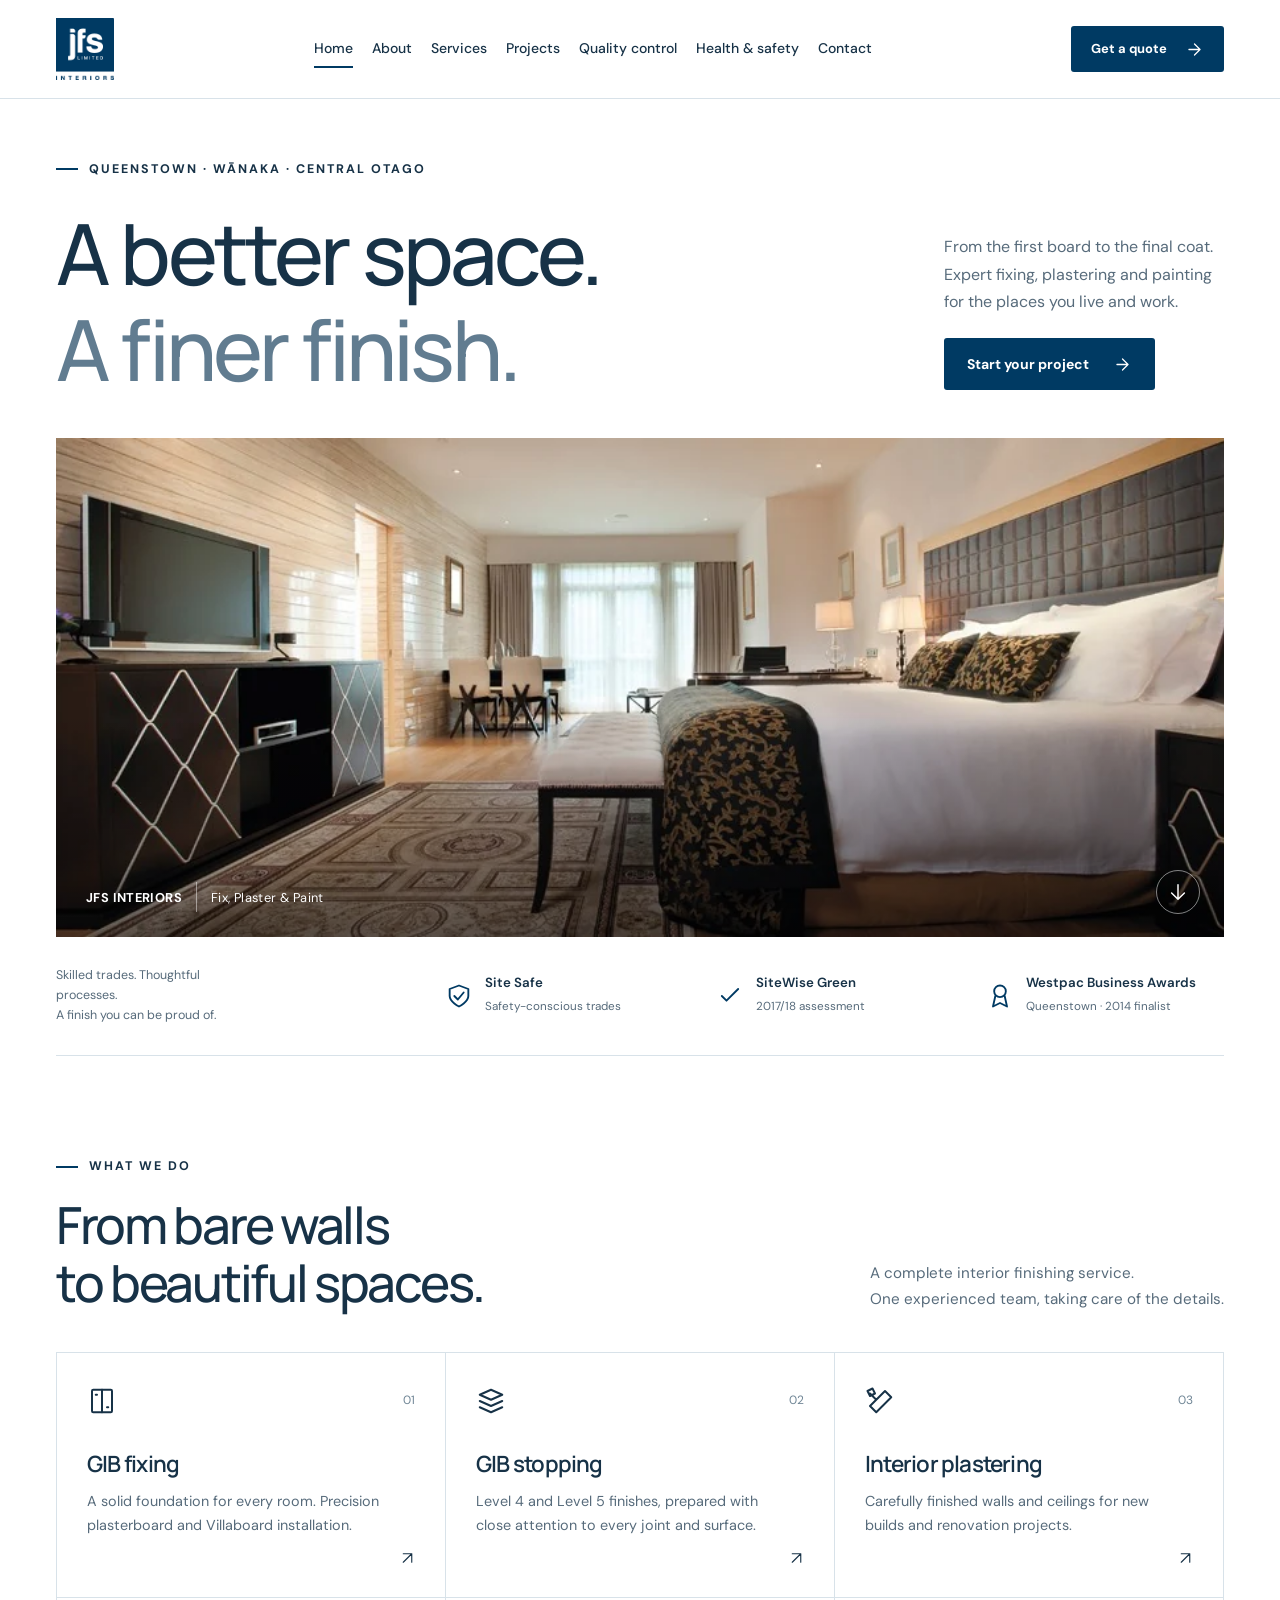
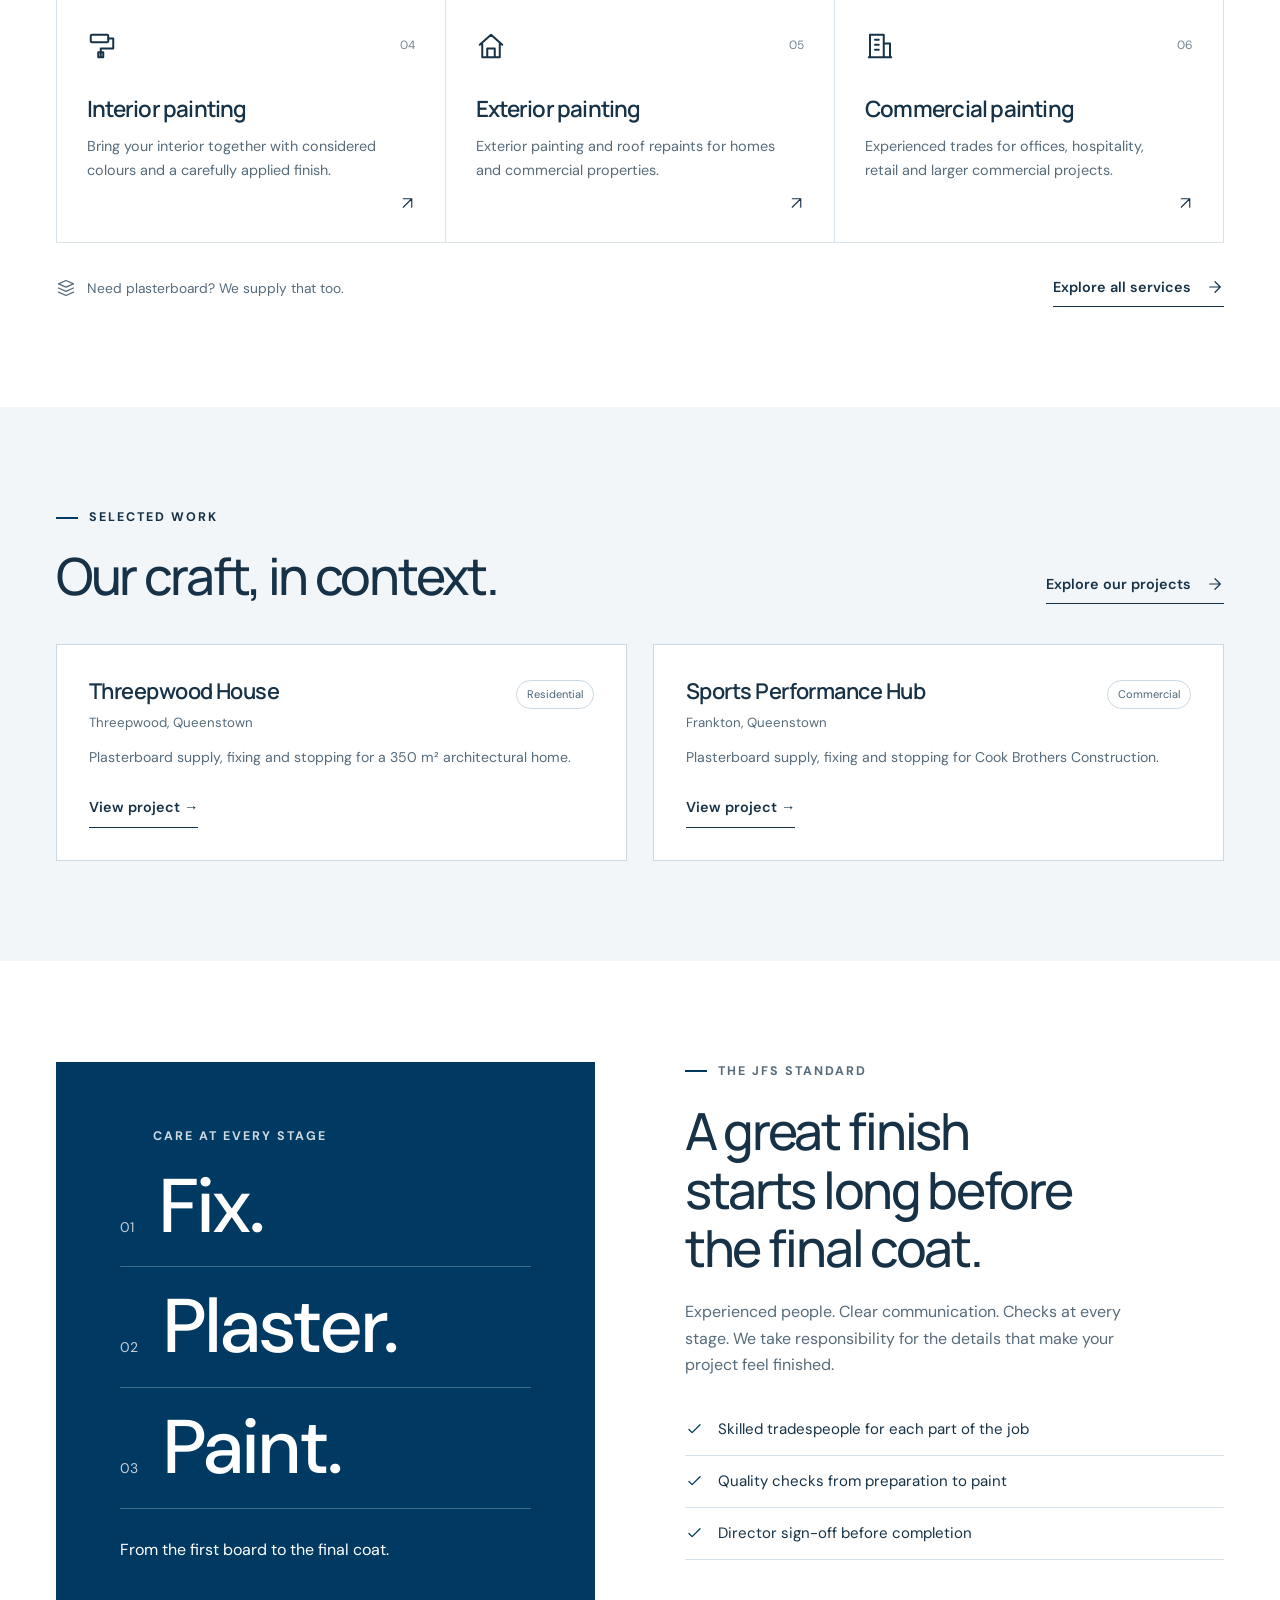
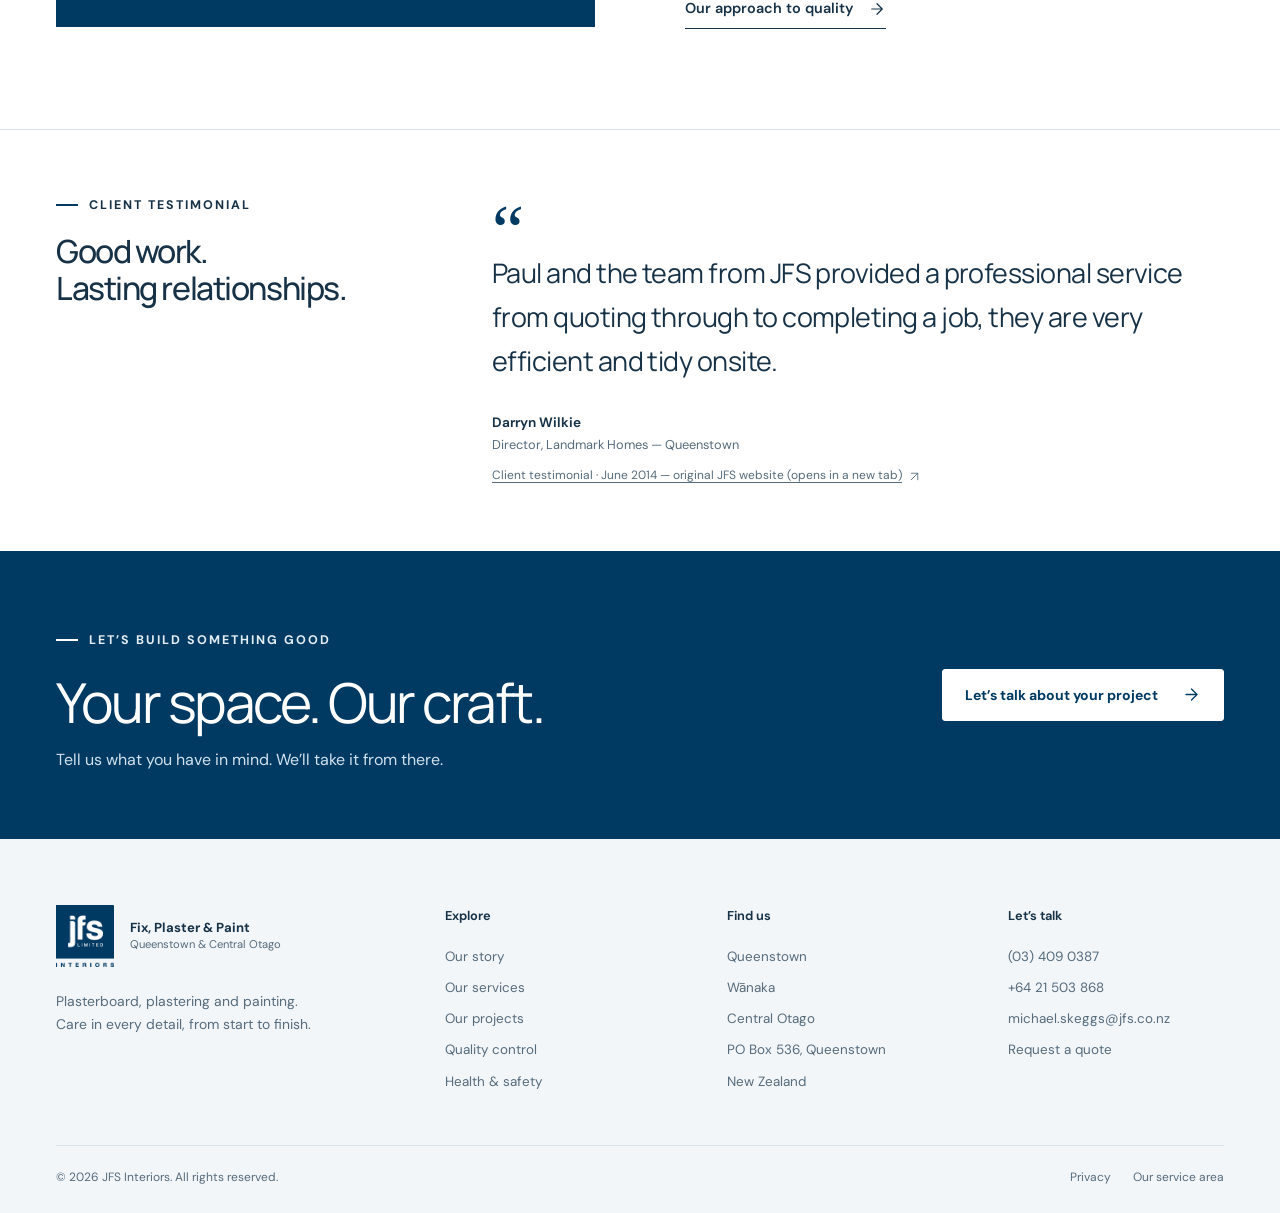
==== index.html @ c5039652 "Publish JFS Interiors interactive prototype" ====
<!DOCTYPE html>
<html lang="en-NZ"><head><meta charset="utf-8"><meta name="viewport" content="width=device-width, initial-scale=1"><meta name="theme-color" content="#003a63">
<title>GIB Fixing, Plastering &amp; Painting in Queenstown | JFS Interiors</title><meta name="description" content="JFS Interiors provides GIB fixing, Level 4 and Level 5 stopping, plastering and painting in Queenstown, Wānaka and Central Otago.">
<meta property="og:type" content="website"><meta property="og:locale" content="en_NZ"><meta property="og:site_name" content="JFS Interiors"><meta property="og:title" content="GIB Fixing, Plastering &amp; Painting in Queenstown | JFS Interiors"><meta property="og:description" content="JFS Interiors provides GIB fixing, Level 4 and Level 5 stopping, plastering and painting in Queenstown, Wānaka and Central Otago.">
<link rel="icon" type="image/svg+xml" href="data:image/svg+xml,%3Csvg%20xmlns%3D%22http%3A//www.w3.org/2000/svg%22%20viewBox%3D%220%200%2064%2064%22%3E%3Crect%20width%3D%2264%22%20height%3D%2264%22%20rx%3D%228%22%20fill%3D%22%23003a63%22/%3E%3Ctext%20x%3D%2232%22%20y%3D%2243%22%20text-anchor%3D%22middle%22%20font-family%3D%22Arial%2Csans-serif%22%20font-size%3D%2237%22%20font-weight%3D%22700%22%20fill%3D%22white%22%3Ejfs%3C/text%3E%3C/svg%3E">
<link rel="stylesheet" href="fonts.css"><link rel="stylesheet" href="styles.css?v=3"><script src="main.js?v=prototype-1" defer></script>

<meta name="robots" content="noindex, nofollow, noarchive"></head>
<body><a class="skip-link" href="#main">Skip to content</a><header class="site-header">
 <div class="container header-inner"><a class="wordmark" href="index.html" aria-label="JFS Interiors home"><img class="brand-logo" src="logo.png" width="136" height="146" alt="JFS Interiors"><span class="brand-description"><strong>Fix, Plaster &amp; Paint</strong><span>Queenstown &amp; Central Otago</span></span></a><nav class="desktop-nav" aria-label="Main navigation"><a href="index.html" aria-current="page">Home</a><a href="about.html">About</a><a href="services.html">Services</a><a href="projects.html">Projects</a><a href="quality-control.html">Quality control</a><a href="health-and-safety.html">Health & safety</a><a href="contact-us.html">Contact</a></nav>
 <a class="button header-cta" href="contact-us.html">Get a quote<svg class="" aria-hidden="true" viewBox="0 0 24 24"><path d="M5 12h14M12 5l7 7-7 7"/></svg></a><button class="menu-toggle" aria-label="Open navigation" aria-expanded="false" aria-controls="mobile-navigation"><svg class="" aria-hidden="true" viewBox="0 0 24 24"><path d="M3 7h18M3 17h18"/></svg></button></div>
 <nav id="mobile-navigation" class="mobile-nav" aria-label="Mobile navigation" hidden><a href="index.html" aria-current="page">Home</a><a href="about.html">About</a><a href="services.html">Services</a><a href="projects.html">Projects</a><a href="quality-control.html">Quality control</a><a href="health-and-safety.html">Health & safety</a><a href="contact-us.html">Contact</a></nav></header><main id="main"><section class="home-hero"><div class="container"><div class="hero-heading"><div><p class="eyebrow">QUEENSTOWN · WĀNAKA · CENTRAL OTAGO</p><h1>A better space.<span>A finer finish.</span></h1></div><div class="hero-aside"><p>From the first board to the final coat. Expert fixing, plastering and painting for the places you live and work.</p><a class="button " href="contact-us.html">Start your project<svg class="" aria-hidden="true" viewBox="0 0 24 24"><path d="M5 12h14M12 5l7 7-7 7"/></svg></a></div></div>
 <div class="hero-media"><img class="" src="hero.webp" srcset="hero-small.webp 680w, hero.webp 900w" sizes="(max-width: 680px) 100vw, 100vw" alt="Finished bedroom with painted walls, a crisp white ceiling and soft natural light, from the JFS Interiors portfolio" width="900" height="378" loading="eager" fetchpriority="high" decoding="async">
 <div class="image-caption"><strong>JFS INTERIORS</strong><span class="caption-line"></span><span>Fix, Plaster &amp; Paint</span></div><a href="#services" class="hero-note" aria-label="Explore our services"><svg class="" aria-hidden="true" viewBox="0 0 24 24"><path d="M12 4v16M5 13l7 7 7-7"/></svg></a></div></div></section><div class="container"><div class="trust-strip"><p class="trust-intro">Skilled trades. Thoughtful processes.<br>A finish you can be proud of.</p>
 <div class="trust-item"><svg class="" aria-hidden="true" viewBox="0 0 24 24"><path d="M12 3 4 6v6c0 5 8 9 8 9s8-4 8-9V6l-8-3Z"/><path d="m8 12 3 3 5-6"/></svg><div><strong>Site Safe</strong><small>Safety-conscious trades</small></div></div>
 <a class="trust-item" href="health-and-safety.html#credentials"><svg class="" aria-hidden="true" viewBox="0 0 24 24"><path d="m5 12 4 4L19 6"/></svg><div><strong>SiteWise Green</strong><small>2017/18 assessment</small></div></a>
 <a class="trust-item" href="about.html#recognition"><svg class="" aria-hidden="true" viewBox="0 0 24 24"><circle cx="12" cy="8" r="5"/><path d="m8 12-2 9 6-3 6 3-2-9"/></svg><div><strong>Westpac Business Awards</strong><small>Queenstown · 2014 finalist</small></div></a>
 </div></div>
 <section class="section" id="services"><div class="container"><div class="section-heading"><div><p class="eyebrow">WHAT WE DO</p><h2>From bare walls<br>to beautiful spaces.</h2></div><p>A complete interior finishing service.<br>One experienced team, taking care of the details.</p></div><div class="service-grid"><a class="service-card" href="services.html#gib-fixing"><div class="service-top"><svg class="" aria-hidden="true" viewBox="0 0 24 24"><rect x="4" y="3" width="16" height="18" rx="1"/><path d="M12 3v18M7 7h1M16 17h1"/></svg><span>01</span></div><h3>GIB fixing</h3><p>A solid foundation for every room. Precision plasterboard and Villaboard installation.</p><svg class="card-arrow" aria-hidden="true" viewBox="0 0 24 24"><path d="M6 18 18 6M6 6h12v12"/></svg></a><a class="service-card" href="services.html#gib-stopping"><div class="service-top"><svg class="" aria-hidden="true" viewBox="0 0 24 24"><path d="m3 7 9-4 9 4-9 4-9-4Zm0 5 9 4 9-4M3 17l9 4 9-4"/></svg><span>02</span></div><h3>GIB stopping</h3><p>Level 4 and Level 5 finishes, prepared with close attention to every joint and surface.</p><svg class="card-arrow" aria-hidden="true" viewBox="0 0 24 24"><path d="M6 18 18 6M6 6h12v12"/></svg></a><a class="service-card" href="services.html#interior-plastering"><div class="service-top"><svg class="" aria-hidden="true" viewBox="0 0 24 24"><path d="m4 16 12-12 5 5L9 21 4 16ZM9 11 4 6M2 4l4-2 2 4-4 2Z"/></svg><span>03</span></div><h3>Interior plastering</h3><p>Carefully finished walls and ceilings for new builds and renovation projects.</p><svg class="card-arrow" aria-hidden="true" viewBox="0 0 24 24"><path d="M6 18 18 6M6 6h12v12"/></svg></a><a class="service-card" href="services.html#interior-painting"><div class="service-top"><svg class="" aria-hidden="true" viewBox="0 0 24 24"><rect x="3" y="3" width="14" height="6" rx="1"/><path d="M17 6h4v8H11v7M9 17h4v4H9z"/></svg><span>04</span></div><h3>Interior painting</h3><p>Bring your interior together with considered colours and a carefully applied finish.</p><svg class="card-arrow" aria-hidden="true" viewBox="0 0 24 24"><path d="M6 18 18 6M6 6h12v12"/></svg></a><a class="service-card" href="services.html#exterior-painting"><div class="service-top"><svg class="" aria-hidden="true" viewBox="0 0 24 24"><path d="m3 11 9-8 9 8M5 10v11h14V10M9 21v-7h6v7"/></svg><span>05</span></div><h3>Exterior painting</h3><p>Exterior painting and roof repaints for homes and commercial properties.</p><svg class="card-arrow" aria-hidden="true" viewBox="0 0 24 24"><path d="M6 18 18 6M6 6h12v12"/></svg></a><a class="service-card" href="services.html#commercial-painting"><div class="service-top"><svg class="" aria-hidden="true" viewBox="0 0 24 24"><path d="M4 21V3h11v18M15 10h5v11M8 7h3M8 11h3M8 15h3M3 21h18"/></svg><span>06</span></div><h3>Commercial painting</h3><p>Experienced trades for offices, hospitality, retail and larger commercial projects.</p><svg class="card-arrow" aria-hidden="true" viewBox="0 0 24 24"><path d="M6 18 18 6M6 6h12v12"/></svg></a></div><div class="supply-note"><p><svg class="" aria-hidden="true" viewBox="0 0 24 24"><path d="m3 7 9-4 9 4-9 4-9-4Zm0 5 9 4 9-4M3 17l9 4 9-4"/></svg>Need plasterboard? We supply that too.</p><a class="text-link" href="services.html">Explore all services<svg class="" aria-hidden="true" viewBox="0 0 24 24"><path d="M5 12h14M12 5l7 7-7 7"/></svg></a></div></div></section>
 <section class="section soft-section"><div class="container"><div class="section-heading"><div><p class="eyebrow">SELECTED WORK</p><h2>Our craft, in context.</h2></div><a class="text-link" href="projects.html">Explore our projects<svg class="" aria-hidden="true" viewBox="0 0 24 24"><path d="M5 12h14M12 5l7 7-7 7"/></svg></a></div>
 <div class="project-grid project-summary-grid"><article class="project-card" id="threepwood">
 <div class="project-label"><div><h3>Threepwood House</h3><p class="project-place">Threepwood, Queenstown</p></div><span class="tag">Residential</span></div>
 <p class="project-description">Plasterboard supply, fixing and stopping for a 350 m² architectural home.</p><a class="text-link" href="projects.html#threepwood">View project →</a></article><article class="project-card" id="sports-hub">
 <div class="project-label"><div><h3>Sports Performance Hub</h3><p class="project-place">Frankton, Queenstown</p></div><span class="tag">Commercial</span></div>
 <p class="project-description">Plasterboard supply, fixing and stopping for Cook Brothers Construction.</p><a class="text-link" href="projects.html#sports-hub">View project →</a></article></div></div></section>
 <section class="section"><div class="container quality-feature"><div class="craft-panel"><p class="eyebrow">CARE AT EVERY STAGE</p><div class="craft-step"><span>01</span><strong>Fix.</strong></div><div class="craft-step"><span>02</span><strong>Plaster.</strong></div><div class="craft-step"><span>03</span><strong>Paint.</strong></div><p>From the first board to the final coat.</p></div>
 <div class="quality-copy"><p class="eyebrow">THE JFS STANDARD</p><h2>A great finish<br>starts long before<br>the final coat.</h2><p>Experienced people. Clear communication. Checks at every stage. We take responsibility for the details that make your project feel finished.</p>
 <ul class="quality-checks"><li><svg class="" aria-hidden="true" viewBox="0 0 24 24"><path d="m5 12 4 4L19 6"/></svg>Skilled tradespeople for each part of the job</li><li><svg class="" aria-hidden="true" viewBox="0 0 24 24"><path d="m5 12 4 4L19 6"/></svg>Quality checks from preparation to paint</li><li><svg class="" aria-hidden="true" viewBox="0 0 24 24"><path d="m5 12 4 4L19 6"/></svg>Director sign-off before completion</li></ul><a class="text-link" href="quality-control.html">Our approach to quality<svg class="" aria-hidden="true" viewBox="0 0 24 24"><path d="M5 12h14M12 5l7 7-7 7"/></svg></a></div></div></section>
 <section class="testimonial-section"><div class="container testimonial-inner"><div><p class="eyebrow">CLIENT TESTIMONIAL</p><h2>Good work.<br>Lasting relationships.</h2></div>
 <div class="testimonial-content"><span class="quote-mark" aria-hidden="true">“</span><blockquote>Paul and the team from JFS provided a professional service from quoting through to completing a job, they are very efficient and tidy onsite.</blockquote>
 <div class="quote-author"><strong>Darryn Wilkie</strong><span>Director, Landmark Homes — Queenstown</span><a href="https://www.jfs.co.nz/projects/jacks-point-showhome-for-landmark-homes/" target="_blank" rel="noopener noreferrer">Client testimonial · June 2014 — original JFS website (opens in a new tab) <svg class="" aria-hidden="true" viewBox="0 0 24 24"><path d="M6 18 18 6M6 6h12v12"/></svg></a></div></div></div></section><section class="cta-band"><div class="container cta-inner"><div><p class="eyebrow">LET’S BUILD SOMETHING GOOD</p><h2>Your space. Our craft.</h2><p>Tell us what you have in mind. We’ll take it from there.</p></div><a class="button " href="contact-us.html">Let’s talk about your project<svg class="" aria-hidden="true" viewBox="0 0 24 24"><path d="M5 12h14M12 5l7 7-7 7"/></svg></a></div></section></main><footer class="site-footer"><div class="container"><div class="footer-grid">
 <div class="footer-brand"><a class="wordmark" href="index.html" aria-label="JFS Interiors home"><img class="brand-logo" src="logo.png" width="136" height="146" alt="JFS Interiors"><span class="brand-description"><strong>Fix, Plaster &amp; Paint</strong><span>Queenstown &amp; Central Otago</span></span></a><p>Plasterboard, plastering and painting.<br>Care in every detail, from start to finish.</p></div>
 <div><p class="footer-title">Explore</p><ul class="footer-list"><li><a href="about.html">Our story</a></li><li><a href="services.html">Our services</a></li><li><a href="projects.html">Our projects</a></li><li><a href="quality-control.html">Quality control</a></li><li><a href="health-and-safety.html">Health &amp; safety</a></li></ul></div>
 <div><p class="footer-title">Find us</p><ul class="footer-list"><li>Queenstown</li><li>Wānaka</li><li>Central Otago</li><li>PO Box 536, Queenstown</li><li>New Zealand</li></ul></div>
 <div><p class="footer-title">Let’s talk</p><ul class="footer-list"><li><a href="tel:+6434090387">(03) 409 0387</a></li><li><a href="tel:+6421503868">+64 21 503 868</a></li><li><a class="email-link" href="mailto:michael.skeggs@jfs.co.nz">michael.skeggs@jfs.co.nz</a></li><li><a href="contact-us.html">Request a quote</a></li></ul></div>
 </div><div class="footer-bottom"><p>© 2026 JFS Interiors. All rights reserved.</p><nav aria-label="Footer information"><a href="contact-us.html#privacy">Privacy</a><a href="contact-us.html#service-area">Our service area</a></nav></div></div></footer>
 <div class="mobile-contact" aria-label="Quick contact"><a class="button " href="contact-us.html">Get a quote<svg class="" aria-hidden="true" viewBox="0 0 24 24"><path d="M5 12h14M12 5l7 7-7 7"/></svg></a></div></body></html>
---- fonts.css ----
@font-face {
  font-family: 'DM Sans';
  font-style: normal;
  font-weight: 400 700;
  font-display: swap;
  src: url(./local-0.woff2) format('woff2');
  unicode-range: U+0100-02BA, U+02BD-02C5, U+02C7-02CC, U+02CE-02D7, U+02DD-02FF, U+0304, U+0308, U+0329, U+1D00-1DBF, U+1E00-1E9F, U+1EF2-1EFF, U+2020, U+20A0-20AB, U+20AD-20C0, U+2113, U+2C60-2C7F, U+A720-A7FF;
}
@font-face {
  font-family: 'DM Sans';
  font-style: normal;
  font-weight: 400 700;
  font-display: swap;
  src: url(./local-1.woff2) format('woff2');
  unicode-range: U+0000-00FF, U+0131, U+0152-0153, U+02BB-02BC, U+02C6, U+02DA, U+02DC, U+0304, U+0308, U+0329, U+2000-206F, U+20AC, U+2122, U+2191, U+2193, U+2212, U+2215, U+FEFF, U+FFFD;
}
@font-face {
  font-family: 'Manrope';
  font-style: normal;
  font-weight: 400 800;
  font-display: swap;
  src: url(./local-2.woff2) format('woff2');
  unicode-range: U+0100-02BA, U+02BD-02C5, U+02C7-02CC, U+02CE-02D7, U+02DD-02FF, U+0304, U+0308, U+0329, U+1D00-1DBF, U+1E00-1E9F, U+1EF2-1EFF, U+2020, U+20A0-20AB, U+20AD-20C0, U+2113, U+2C60-2C7F, U+A720-A7FF;
}
@font-face {
  font-family: 'Manrope';
  font-style: normal;
  font-weight: 400 800;
  font-display: swap;
  src: url(./local-3.woff2) format('woff2');
  unicode-range: U+0000-00FF, U+0131, U+0152-0153, U+02BB-02BC, U+02C6, U+02DA, U+02DC, U+0304, U+0308, U+0329, U+2000-206F, U+20AC, U+2122, U+2191, U+2193, U+2212, U+2215, U+FEFF, U+FFFD;
}
---- styles.css ----
:root{--ink:#173247;--muted:#576b7b;--paper:#fff;--soft:#f2f6f9;--line:#d8e2e9;--accent:#003a63;--accent-dark:#003a63;--dark:#003a63;--radius:3px;--font:'DM Sans',Arial,sans-serif;--display:'Manrope',Arial,sans-serif;--width:1360px}
*{box-sizing:border-box}html{scroll-behavior:smooth;scroll-padding-top:120px}body{margin:0;background:var(--paper);color:var(--ink);font-family:var(--font);font-size:16px;line-height:1.65}a{color:inherit;text-decoration:none}button,input,select,textarea{font:inherit}button,a,input,select,textarea{-webkit-tap-highlight-color:transparent}button{cursor:pointer}img{display:block;max-width:100%;height:auto}svg{display:block;width:22px;height:22px;fill:none;stroke:currentColor;stroke-width:1.6;stroke-linecap:round;stroke-linejoin:round}h1,h2,h3,p{margin:0}h1,h2,h3{font-family:var(--display);line-height:1.14;letter-spacing:-.045em}h1{font-size:clamp(3rem,6.6vw,6.4rem);font-weight:500}h2{font-size:clamp(2.2rem,4vw,3.5rem);font-weight:500}h3{font-size:1.45rem;font-weight:600}p+p{margin-top:1rem}a:focus-visible,button:focus-visible,input:focus-visible,select:focus-visible,textarea:focus-visible,summary:focus-visible{outline:3px solid var(--accent);outline-offset:5px}[hidden]{display:none!important}::selection{background:#cee3f1;color:var(--ink)}.container{width:calc(100% - 112px);max-width:var(--width);margin-inline:auto}.section{padding:100px 0}.eyebrow{font-size:.78rem;font-weight:700;letter-spacing:.16em;text-transform:uppercase;display:flex;align-items:center;gap:11px}.eyebrow:before{content:'';width:22px;height:2px;background:var(--accent);flex-shrink:0}.muted{color:var(--muted)}.skip-link{position:fixed;left:20px;top:-80px;background:var(--ink);color:#fff;padding:12px 20px;z-index:100}.skip-link:focus{top:16px}.button{display:inline-flex;justify-content:center;align-items:center;gap:24px;padding:15px 22px;border:1px solid transparent;background:var(--accent);color:#ffffff;font-size:.875rem;font-weight:700;line-height:1.45;border-radius:var(--radius);min-height:52px;transition:background .2s,transform .2s}.button:hover{background:#075583;transform:translateY(-2px)}.button svg{width:19px;height:19px}.button-dark{background:var(--ink);color:white}.button-dark:hover{background:#075583}.button-outline{background:transparent;border-color:var(--line);color:var(--ink)}.button-outline:hover{background:var(--soft)}.text-link{display:inline-flex;gap:15px;align-items:center;font-size:.9rem;font-weight:600;padding-block:7px;border-bottom:1px solid currentColor}.text-link svg{width:18px;height:18px}.site-header{position:sticky;top:0;z-index:40;border-bottom:1px solid var(--line);background:rgba(255,255,255,.97);backdrop-filter:blur(14px)}.header-inner{height:98px;display:flex;align-items:center;justify-content:space-between;gap:30px}.wordmark{display:flex;align-items:center;gap:12px;flex-shrink:0}.brand-initials{font-family:Arial,sans-serif;font-size:2.8rem;font-weight:900;letter-spacing:-.12em;line-height:1;padding-right:6px}.brand-description{display:flex;flex-direction:column;border-left:1px solid var(--line);padding-left:13px;line-height:1.35}.brand-description strong{font-size:1rem;font-weight:700;letter-spacing:.01em}.brand-description span{font-size:.7rem;color:var(--muted)}.desktop-nav{display:flex;align-items:center;gap:24px}.desktop-nav a{font-size:.82rem;font-weight:500;position:relative;padding-block:13px;white-space:nowrap}.desktop-nav a:after{content:'';position:absolute;left:0;bottom:6px;width:0;height:2px;background:var(--accent);transition:width .2s}.desktop-nav a:hover:after,.desktop-nav a[aria-current=page]:after{width:100%}.header-cta{padding:12px 19px;min-height:46px;gap:18px;white-space:nowrap}.menu-toggle{display:none;background:transparent;border:1px solid var(--line);border-radius:3px;padding:10px}.mobile-nav{background:white;border-top:1px solid var(--line);padding:12px 24px 24px}.mobile-nav a{display:flex;padding:11px 0;border-bottom:1px solid var(--line)}.mobile-nav a[aria-current=page]{color:var(--accent-dark)}
.home-hero{padding:60px 0 0}.hero-heading{display:flex;justify-content:space-between;align-items:flex-end;gap:60px;padding-bottom:41px}.hero-heading .eyebrow{margin-bottom:25px}.hero-heading h1{max-width:850px}.hero-heading h1 span{display:block;color:#617c90}.hero-aside{max-width:280px;padding-bottom:7px;flex-shrink:0}.hero-aside p{font-size:1rem;line-height:1.7;color:var(--muted);margin-bottom:23px}.hero-media{position:relative;height:clamp(380px,39vw,570px);overflow:hidden;background:var(--soft)}.hero-media>img{width:100%;height:100%;object-fit:cover;object-position:center 57%}.hero-media:after{content:'';position:absolute;inset:55% 0 0;background:linear-gradient(transparent,rgba(0,0,0,.46));pointer-events:none}.image-caption{position:absolute;left:30px;bottom:25px;z-index:1;color:#fff;display:flex;align-items:center;gap:14px;font-size:.8rem;letter-spacing:.03em}.image-caption .caption-line{height:30px;width:1px;background:rgba(255,255,255,.45)}.hero-note{position:absolute;right:24px;bottom:23px;z-index:1;border:1px solid rgba(255,255,255,.5);width:44px;height:44px;border-radius:100%;display:grid;place-items:center;color:white}.trust-strip{display:grid;grid-template-columns:1.5fr 1fr 1fr 1fr;gap:32px;align-items:center;padding:29px 0;border-bottom:1px solid var(--line)}.trust-intro{font-size:.78rem;color:var(--muted);max-width:200px;line-height:1.6}.trust-item{display:flex;align-items:center;gap:12px}.trust-item svg{width:28px;height:28px;color:#003a63;flex-shrink:0}.trust-item strong{display:block;font-size:.83rem;font-weight:600;line-height:1.4}.trust-item small{font-size:.73rem;color:var(--muted)}.section-heading{display:flex;justify-content:space-between;align-items:flex-end;gap:35px;margin-bottom:40px}.section-heading .eyebrow{margin-bottom:18px}.section-heading h2{max-width:720px}.section-heading>p{max-width:370px;color:var(--muted);font-size:.95rem}.service-grid{display:grid;grid-template-columns:repeat(3,1fr);border-top:1px solid var(--line);border-left:1px solid var(--line)}.service-card{position:relative;padding:33px 30px 29px;min-height:245px;border-right:1px solid var(--line);border-bottom:1px solid var(--line);transition:background .2s}.service-card:hover{background:var(--soft)}.service-top{display:flex;align-items:center;justify-content:space-between;margin-bottom:35px}.service-top svg{width:30px;height:30px}.service-top span{color:#6f8595;font-size:.75rem}.service-card h3{font-size:1.4rem;letter-spacing:-.035em;margin-bottom:14px}.service-card p{font-size:.9rem;line-height:1.65;color:var(--muted);max-width:320px}.service-card .card-arrow{position:absolute;right:29px;bottom:28px;width:17px}.service-card p{padding-right:21px}.soft-section{background:var(--soft)}.project-grid{display:grid;grid-template-columns:repeat(2,minmax(0,1fr));gap:44px 26px}.project-card .project-image{overflow:hidden;background:#d8e2e9;position:relative;aspect-ratio:1.43}.project-card img{width:100%;height:100%;object-fit:cover;transition:transform .55s}.project-card:hover img{transform:scale(1.035)}.project-card .open-project{position:absolute;right:18px;bottom:18px;border:0;background:white;color:var(--ink);width:43px;height:43px;border-radius:50%;display:grid;place-items:center}.project-card .project-label{display:flex;justify-content:space-between;gap:20px;margin-top:19px}.project-card h3{font-size:1.36rem;line-height:1.35;letter-spacing:-.025em}.project-card .project-place{font-size:.83rem;color:var(--muted);margin-top:5px}.project-card .tag{height:fit-content;flex-shrink:0;color:#4b6578;font-size:.69rem;border:1px solid #cad9e3;border-radius:30px;padding:4px 10px;margin-top:3px}.project-card .project-description{font-size:.88rem;color:var(--muted);margin-top:12px;max-width:540px}.quality-feature{display:grid;grid-template-columns:1fr 1fr;gap:90px;align-items:center}.quality-photo{height:540px;object-fit:cover;width:100%}.quality-copy .eyebrow{margin-bottom:20px}.quality-copy h2{margin-bottom:23px}.quality-copy>p{color:var(--muted);max-width:470px}.quality-checks{list-style:none;padding:0;margin:26px 0 30px}.quality-checks li{display:flex;gap:14px;align-items:center;padding:13px 0;border-bottom:1px solid var(--line);font-size:.94rem}.quality-checks svg{width:19px;height:19px;color:var(--accent-dark)}.testimonial-section{border-top:1px solid var(--line);padding:65px 0}.testimonial-inner{display:grid;grid-template-columns:1fr 2fr;gap:70px;align-items:start}.testimonial-inner h2{font-size:2rem;margin-top:18px}.testimonial-content>p{font-size:1.15rem;color:var(--muted);max-width:630px}.testimonial-content .text-link{margin-top:24px}.cta-band{background:var(--dark);color:white;padding:65px 0}.cta-inner{display:flex;align-items:center;justify-content:space-between;gap:50px}.cta-inner .eyebrow{color:#e3eef5;margin-bottom:20px}.cta-inner h2{font-size:clamp(2.2rem,4.3vw,4rem);font-weight:400}.cta-inner p{color:#d0e2ef;margin-top:14px}.site-footer{padding:66px 0 26px;background:#f2f6f9}.footer-grid{display:grid;grid-template-columns:1.5fr 1fr 1fr 1fr;gap:65px}.footer-brand p{font-size:.87rem;color:var(--muted);max-width:260px;margin-top:23px}.footer-title{font-size:.8rem;font-weight:650;margin-bottom:20px}.footer-list{list-style:none;padding:0;margin:0;display:grid;gap:9px;color:var(--muted);font-size:.84rem}.footer-list a:hover{color:var(--accent-dark)}.footer-bottom{border-top:1px solid var(--line);margin-top:52px;padding-top:22px;display:flex;justify-content:space-between;gap:20px;color:var(--muted);font-size:.75rem}.footer-bottom nav{display:flex;gap:22px}.mobile-contact{display:none}
@media(min-width:1550px){.hero-heading h1{font-size:6.2rem}}@media(max-width:1250px){.container{width:calc(100% - 72px)}.desktop-nav{gap:17px}.desktop-nav a{font-size:.76rem}.header-inner{gap:18px}.brand-description{display:none}.hero-heading{gap:35px}.hero-aside{max-width:240px}.quality-feature{gap:55px}.footer-grid{gap:35px}}
@media(max-width:960px){.container{width:calc(100% - 48px)}.desktop-nav{display:none}.brand-description{display:flex}.menu-toggle{display:block}.header-inner{height:82px}.header-cta{margin-left:auto}.home-hero{padding-top:43px}.hero-heading{align-items:flex-start;gap:30px}.hero-heading h1{font-size:clamp(3.2rem,7.5vw,5.3rem)}.hero-aside{max-width:230px;padding-top:52px}.trust-strip{gap:20px}.trust-intro{display:none}.trust-strip{grid-template-columns:repeat(3,1fr)}.section{padding:74px 0}.service-card{padding:27px 23px}.quality-feature{gap:40px}.quality-photo{height:490px}.footer-grid{grid-template-columns:1.5fr 1fr;gap:35px 60px}.testimonial-inner{gap:40px}.project-card .tag{display:none}.cta-inner{gap:25px}.cta-inner .button{flex-shrink:0}}
@media(max-width:680px){.container{width:calc(100% - 40px)}.header-inner{height:76px;gap:10px}.brand-initials{font-size:2.35rem}.brand-description{padding-left:9px}.brand-description strong{font-size:.85rem}.brand-description span{font-size:.62rem}.header-cta{font-size:.72rem;min-height:41px;padding:10px 12px;gap:0}.header-cta svg{display:none}.menu-toggle{padding:9px}.menu-toggle svg{width:20px;height:20px}.home-hero{padding-top:34px}.hero-heading{display:block;padding-bottom:27px}.hero-heading .eyebrow{font-size:.65rem;margin-bottom:19px;letter-spacing:.1em}.hero-heading h1{font-size:clamp(2.65rem,10.6vw,4.5rem);line-height:1.1}.hero-aside{max-width:none;padding-top:21px;display:block}.hero-aside p{font-size:.94rem;max-width:390px;margin-bottom:19px}.hero-aside .button{min-height:48px;padding:13px 19px}.hero-media{height:350px;margin-inline:-20px}.image-caption{left:20px;bottom:20px;font-size:.7rem}.hero-note{right:20px;bottom:17px;width:36px;height:36px}.trust-strip{grid-template-columns:1fr;gap:19px;padding:26px 0}.trust-item{gap:14px}.trust-item>div{display:flex;align-items:baseline;gap:9px;flex-wrap:wrap}.trust-item svg{width:23px;height:23px}.trust-item strong{font-size:.8rem}.trust-item small{font-size:.73rem}.section{padding:58px 0}.section-heading{display:block;margin-bottom:29px}.section-heading .eyebrow{margin-bottom:15px}.section-heading h2{font-size:2.3rem}.section-heading>p{margin-top:20px}.section-heading>.text-link{margin-top:23px}.service-grid{grid-template-columns:1fr}.service-card{min-height:auto;padding:23px 23px 26px}.service-top{margin-bottom:21px}.service-top svg{width:26px;height:26px}.service-card h3{font-size:1.32rem}.service-card p{max-width:none}.project-grid{grid-template-columns:1fr;gap:32px}.project-card .project-label{margin-top:14px}.project-card h3{font-size:1.25rem}.quality-feature{grid-template-columns:1fr;gap:34px}.quality-photo{height:360px}.quality-copy h2{font-size:2.35rem}.quality-copy>p{font-size:.95rem}.testimonial-section{padding:48px 0}.testimonial-inner{grid-template-columns:1fr;gap:25px}.testimonial-content>p{font-size:1rem}.cta-band{padding:48px 0}.cta-inner{display:block}.cta-inner .button{margin-top:28px}.cta-inner h2{font-size:2.55rem;max-width:350px}.cta-inner p{font-size:.93rem}.site-footer{padding:43px 0 89px}.footer-grid{grid-template-columns:1fr 1fr;gap:36px 22px}.footer-brand{grid-column:1/-1}.footer-brand p{max-width:340px}.footer-grid>div:last-child{grid-column:1/-1}.footer-bottom{margin-top:33px;font-size:.72rem;flex-direction:column;gap:12px}.footer-bottom nav{gap:20px}.mobile-contact{display:flex;position:fixed;bottom:0;left:0;right:0;z-index:35;background:#fff;border-top:1px solid var(--line);padding:10px 18px max(10px,env(safe-area-inset-bottom));gap:12px;box-shadow:0 -5px 24px #00000008}.mobile-contact>a{flex:1;min-height:43px;font-size:.8rem;padding:9px 13px}.mobile-contact .button-outline{gap:9px}.eyebrow{font-size:.72rem}}
@media(prefers-reduced-motion:reduce){html{scroll-behavior:auto}*,*:before,*:after{transition:none!important;animation:none!important}}

/* Shared page layouts */
:root{--brand:#003a63}
.supplier-logos{display:flex;flex-wrap:wrap;align-items:center;justify-content:flex-end;gap:20px 48px;list-style:none;margin:0;padding:0}
.supplier-logos li{display:block;padding:8px 12px;font-family:var(--display);font-size:1.55rem;font-weight:700;letter-spacing:-.045em;color:#003a63}
.form-trap{position:absolute;left:-10000px;width:1px;height:1px;overflow:hidden}
.form-note a{text-decoration:underline;text-underline-offset:3px}
.button:disabled{opacity:.6;cursor:wait;transform:none}
.form-status[data-state=error]{border-color:#b53426}
.form-status[data-state=success]{border-color:#31764b}
@media(max-width:680px){.supplier-logos{justify-content:flex-start;gap:14px 25px;margin-top:20px}.supplier-logos li{font-size:1.35rem;padding:5px 0}}
.brand-logo{width:58px;height:auto;flex-shrink:0}.wordmark .brand-description{border:0;padding-left:4px}.wordmark .brand-description strong{font-size:.82rem;letter-spacing:0}.wordmark .brand-description span{font-size:.7rem}.desktop-nav{gap:21px}.desktop-nav a{font-size:.875rem}.header-inner{gap:22px}.email-link{overflow-wrap:anywhere}.supply-note{display:flex;align-items:center;justify-content:space-between;gap:24px;margin-top:26px}.supply-note p{display:flex;gap:11px;align-items:center;font-size:.86rem;color:var(--muted)}.supply-note p svg{width:20px;height:20px}.quote-mark{display:block;font-family:Georgia,serif;font-size:4.5rem;height:56px;line-height:1;color:var(--accent)}.testimonial-content blockquote{padding:0;margin:0;max-width:800px;font-family:var(--display);font-size:clamp(1.25rem,2.1vw,1.8rem);line-height:1.65;letter-spacing:-.02em;font-weight:400}.quote-author{display:flex;flex-direction:column;font-size:.85rem;margin-top:28px}.quote-author strong{font-weight:650}.quote-author>span{color:var(--muted);font-size:.8rem}.quote-author>a{display:flex;align-items:center;gap:6px;margin-top:11px;color:var(--muted);font-size:.75rem;text-decoration:underline;text-underline-offset:3px}.quote-author svg{width:13px;height:13px}.page-hero{padding:65px 0 62px}.page-heading{display:grid;grid-template-columns:1.6fr 1fr;gap:90px;align-items:end;margin-top:26px}.page-heading h1{font-size:clamp(3rem,5.6vw,5.3rem)}.page-heading>p{max-width:430px;font-size:1rem;color:var(--muted);padding-bottom:5px}.section-topless{padding-top:0}.story-grid{display:grid;grid-template-columns:1.2fr 1fr;gap:75px;align-items:center}.story-image{height:430px;width:100%;object-fit:cover;object-position:center}.story-copy h2{font-size:2.6rem;margin-bottom:25px}.story-copy p{color:var(--muted)}.story-copy .text-link{margin-top:24px}.team-grid{display:grid;grid-template-columns:1fr 1fr;gap:50px}.team-card{display:grid;grid-template-columns:145px 1fr;gap:28px;align-items:start}.team-photo{width:145px;height:176px;object-fit:cover;object-position:top;background:#ddd}.team-card .eyebrow{font-size:.65rem;letter-spacing:.08em;line-height:1.6;display:block;margin-bottom:12px}.team-card .eyebrow:before{display:none}.team-card h3{font-size:1.6rem;margin-bottom:17px}.team-card p:not(.eyebrow){font-size:.92rem;color:var(--muted)}.team-card .text-link{font-size:.82rem;margin-top:19px}.value-grid{display:grid;grid-template-columns:repeat(3,1fr);gap:50px}.value-grid>article{border-top:1px solid var(--line);padding-top:25px}.value-grid span{font-size:.8rem;color:var(--muted)}.value-grid h3{margin-top:29px;margin-bottom:14px}.value-grid p{font-size:.95rem;color:var(--muted)}.recognition{margin-top:70px;padding:32px;background:var(--soft);display:flex;align-items:center;gap:40px;flex-wrap:wrap}.recognition>div{display:flex;align-items:center;gap:14px}.recognition h3{font-size:1.25rem}.recognition p{font-size:.86rem;color:var(--muted);margin:0;max-width:220px}.recognition .text-link{font-size:.82rem}.service-layout{display:grid;grid-template-columns:270px 1fr;gap:95px}.service-index{position:sticky;top:129px;align-self:start;padding-top:23px;border-top:1px solid var(--line)}.service-index .eyebrow{margin-bottom:25px;font-size:.69rem}.service-index>a{display:flex;justify-content:space-between;align-items:center;gap:10px;font-size:.88rem;padding:16px 0;border-bottom:1px solid var(--line)}.service-index>a:hover{color:var(--accent-dark)}.service-index svg{width:15px;height:15px}.service-detail{padding:35px 0 45px;border-top:1px solid var(--line);scroll-margin-top:120px}.service-detail-top{display:flex;align-items:center;justify-content:space-between;margin-bottom:28px}.service-detail-top span{color:var(--muted);font-size:.84rem}.service-detail-top svg{width:32px;height:32px}.service-detail h2{font-size:2.5rem;margin-bottom:17px}.service-detail h3{font-family:var(--font);font-size:1.06rem;letter-spacing:0;line-height:1.6;margin-bottom:12px;font-weight:500}.service-detail>p{color:var(--muted);max-width:680px;font-size:.96rem}.service-detail ul{display:flex;gap:12px 25px;flex-wrap:wrap;list-style:none;padding:0;margin:25px 0}.service-detail li{display:flex;align-items:center;gap:7px;font-size:.8rem}.service-detail li svg{width:17px;height:17px;color:var(--accent-dark)}.service-detail .text-link{font-size:.85rem}.materials-note{border-top:1px solid var(--line);padding:36px 0}.materials-note>.container{display:flex;justify-content:space-between;align-items:center;gap:30px}.materials-note p{color:var(--muted);font-size:.9rem}.materials-note>.container>div{display:flex;gap:50px;align-items:center}.materials-note span{font-family:var(--display);font-size:1.55rem;font-weight:700;letter-spacing:-.045em;color:#003a63}.portfolio-intro{display:flex;justify-content:space-between;padding-bottom:23px;margin-bottom:35px;border-bottom:1px solid var(--line);font-size:.85rem;color:var(--muted)}.portfolio-grid .project-image{aspect-ratio:1.35}.portfolio-grid .project-card:nth-child(4n+2) .project-image{aspect-ratio:1.08}.portfolio-grid .project-card:nth-child(4n+3) .project-image{aspect-ratio:1.08}.portfolio-grid{align-items:start}.portfolio-grid .project-card:nth-child(2n){padding-top:60px}.project-dialog{border:0;padding:0;width:min(930px,calc(100% - 40px));max-height:90dvh;overflow:auto;border-radius:4px;background:#fff;color:var(--ink)}.project-dialog::backdrop{background:rgba(15,23,18,.82);backdrop-filter:blur(6px)}.dialog-open{overflow:hidden}.project-dialog>img{width:100%;height:min(49vh,500px);object-fit:contain;background:#e7eff5}.dialog-close{position:absolute;right:14px;top:14px;display:grid;place-items:center;width:44px;height:44px;border:0;border-radius:100%;background:#fff;box-shadow:0 2px 12px #0002;color:var(--ink)}.dialog-copy{padding:32px}.dialog-copy h2{font-size:2rem;margin:15px 0 8px}.dialog-copy #dialog-description{margin-top:19px;max-width:700px}.dialog-actions{display:flex;gap:25px;align-items:center;margin-top:25px;flex-wrap:wrap}.dialog-actions .button{font-size:.8rem}.dialog-actions .text-link{font-size:.8rem}.process-layout{display:grid;grid-template-columns:1fr 1.1fr;gap:90px}.process-visual{position:sticky;top:130px;align-self:start}.process-photo{width:100%;height:630px;object-fit:cover}.process-caption{display:flex;align-items:center;gap:11px;background:var(--soft);padding:20px;font-size:.87rem}.process-caption svg{color:var(--accent-dark)}.process-step{display:grid;grid-template-columns:44px 1fr;gap:18px;border-top:1px solid var(--line);padding:30px 0}.process-step>span{color:var(--accent-dark);font-size:.85rem;margin-top:7px}.process-step h2{font-size:1.65rem;line-height:1.35;margin-bottom:15px}.process-step p{font-size:.94rem;color:var(--muted)}.simple-feature{display:grid;grid-template-columns:1fr 1fr;gap:100px;align-items:center}.simple-feature .eyebrow{margin-bottom:22px}.simple-feature p:not(.eyebrow){color:var(--muted)}.simple-feature .text-link{margin-top:25px}.safety-layout{display:grid;grid-template-columns:1fr 1.2fr;gap:100px}.safety-statement{background:var(--soft);padding:43px;height:fit-content}.safety-statement>svg{width:44px;height:44px;color:#003a63;margin-bottom:50px}.safety-statement h2{font-size:2.5rem;margin-bottom:22px}.safety-statement>p{color:var(--muted);font-size:.94rem}.safety-statement .text-link{font-size:.85rem;margin-top:28px}.safety-points article{display:flex;gap:27px;padding:30px 0;border-top:1px solid var(--line)}.safety-points article>span{font-size:.85rem;color:var(--accent-dark)}.safety-points h3{margin-bottom:14px}.safety-points p{color:var(--muted);font-size:.94rem}.credential-grid{display:grid;grid-template-columns:1fr 1fr;gap:24px}.credential-grid>article{background:white;padding:35px}.credential-grid>article>svg{width:33px;height:33px;margin-bottom:27px;color:#003a63}.credential-grid h3{margin-bottom:19px}.credential-grid p{max-width:510px;color:var(--muted);font-size:.94rem}.credential-grid .text-link{margin-top:24px;font-size:.85rem}.contact-layout{display:grid;grid-template-columns:.8fr 1.2fr;gap:100px}.contact-information h2{font-size:2rem;margin-bottom:33px}.contact-row{display:flex;align-items:flex-start;gap:15px;margin:28px 0}.contact-row>svg{color:var(--accent-dark);margin-top:5px}.contact-row span{display:block;font-size:.78rem;color:var(--muted);margin-bottom:5px}.contact-row a{font-size:1.2rem;font-weight:500}.contact-row p{font-size:.9rem}.contact-person{border-top:1px solid var(--line);padding:25px 0 22px;max-width:350px}.contact-person h3{font-size:1.25rem}.contact-person p{font-size:.8rem;color:var(--muted);margin-top:4px;margin-bottom:12px}.contact-person>a{display:block;font-size:.94rem;margin:3px 0}.contact-person .email-link{font-size:.85rem}.contact-information a:hover{color:var(--accent-dark)}.enquiry-panel{background:var(--soft);padding:39px 38px 43px}.enquiry-panel h2{font-size:1.75rem;letter-spacing:-.035em}.form-intro{font-size:.8rem;color:var(--muted);margin-top:11px;margin-bottom:28px}.form-grid{display:grid;grid-template-columns:1fr 1fr;gap:23px 20px}.field{min-width:0}.field label{display:block;font-size:.85rem;font-weight:500;margin-bottom:8px}.field input,.field select,.field textarea{width:100%;background:white;color:var(--ink);border:1px solid #c4d4df;border-radius:2px;padding:12px 13px;font-size:1rem;min-height:48px}.field input::placeholder,.field textarea::placeholder{color:#687e8f;font-size:.85rem}.field textarea{resize:vertical;min-height:140px;line-height:1.6}.field-full{grid-column:1/-1}.form-note{font-size:.81rem;color:var(--muted);margin:23px 0;max-width:490px}.form-status{margin-top:21px;padding:15px;background:white;border-left:3px solid var(--accent);font-size:.88rem}.email-fallback{margin-top:20px;border-top:1px solid var(--line);padding-top:22px;font-size:.85rem}.email-fallback a{text-decoration:underline;overflow-wrap:anywhere}.email-fallback .button{margin-top:17px;min-height:40px;padding:8px 14px;font-size:.8rem}.email-fallback details{margin-top:18px}.email-fallback summary{cursor:pointer}.email-fallback pre{white-space:pre-wrap;overflow-wrap:anywhere;max-width:100%;font-family:var(--font);font-size:.88rem;background:#fff;padding:15px}.area-map{border:1px solid var(--line);background:#e7eff5;height:430px}.area-map iframe{width:100%;height:100%;border:0;filter:grayscale(.55)}.area-links{display:flex;gap:35px;align-items:center;margin-top:23px;font-size:.88rem}.area-links>a{margin-left:auto;display:flex;gap:10px;align-items:center;font-size:.82rem;text-decoration:underline;text-underline-offset:4px}.area-links svg{width:16px;height:16px}.privacy-section{padding:45px 0;border-top:1px solid var(--line)}.privacy-section h2{font-family:var(--font);font-size:1.1rem;letter-spacing:0;margin-bottom:12px}.privacy-section p{font-size:.85rem;max-width:850px;color:var(--muted)}.error-actions{display:flex;gap:20px;flex-wrap:wrap;padding-bottom:100px}
@media(min-width:1121px) and (max-width:1350px){.header-inner>.wordmark .brand-description{display:none}.desktop-nav{gap:19px}.header-cta{font-size:.81rem}}
@media(max-width:1120px){.desktop-nav{display:none}.menu-toggle{display:block}.header-cta{margin-left:auto}.wordmark .brand-description{display:flex}.story-grid{gap:40px}.team-grid{gap:35px}.team-card{grid-template-columns:115px 1fr;gap:20px}.team-photo{width:115px;height:150px}.service-layout{gap:55px;grid-template-columns:220px 1fr}.process-layout,.safety-layout{gap:50px}.contact-layout{gap:50px}.enquiry-panel{padding:29px}.simple-feature{gap:50px}}
@media(max-width:960px){.page-heading{gap:45px;grid-template-columns:1.4fr 1fr}.page-heading h1{font-size:3.4rem}.story-grid{grid-template-columns:1fr 1fr;gap:35px}.story-image{height:450px}.story-copy h2{font-size:2.2rem}.story-copy p{font-size:.93rem}.team-card{display:block}.team-photo{width:130px;height:160px;margin-bottom:25px}.team-card .eyebrow{font-size:.68rem}.recognition{gap:22px;padding:25px}.service-layout{grid-template-columns:190px 1fr;gap:40px}.service-index>a{font-size:.82rem}.service-detail h2{font-size:2.15rem}.process-layout{gap:40px}.process-photo{height:560px}.process-step{grid-template-columns:29px 1fr;gap:12px}.process-step h2{font-size:1.5rem}.safety-layout{gap:35px}.safety-statement{padding:30px}.safety-statement h2{font-size:2.1rem}.contact-layout{grid-template-columns:.7fr 1fr;gap:30px}.enquiry-panel{padding:28px}.form-grid{grid-template-columns:1fr}.page-hero{padding:48px 0}.value-grid{gap:30px}}
@media(max-width:680px){.brand-logo{width:44px}.wordmark{gap:7px}.wordmark .brand-description strong{font-size:.64rem}.wordmark .brand-description span{font-size:.59rem;max-width:100px;line-height:1.3;margin-top:3px}.header-inner{gap:9px}.header-cta{margin-left:auto;font-size:.69rem;padding-inline:10px}.supply-note{display:block}.supply-note p{font-size:.8rem}.supply-note .text-link{margin-top:14px}.quote-mark{font-size:3.6rem;height:44px}.testimonial-content blockquote{font-size:1.22rem;line-height:1.65}.quote-author{font-size:.85rem}.page-hero{padding:35px 0 38px}.page-heading{grid-template-columns:1fr;gap:22px;margin-top:20px}.page-heading h1{font-size:clamp(2.55rem,9.5vw,3.6rem)}.page-heading>p{font-size:.94rem;max-width:450px}.story-grid{grid-template-columns:1fr;gap:33px}.story-image{height:300px}.story-copy h2{font-size:2.25rem}.team-grid{grid-template-columns:1fr;gap:40px}.team-card{display:grid;grid-template-columns:85px 1fr;gap:22px}.team-photo{width:85px;height:110px}.team-card h3{font-size:1.45rem}.team-card p:not(.eyebrow){font-size:.88rem}.team-card .eyebrow{font-size:.62rem}.value-grid{grid-template-columns:1fr;gap:30px}.value-grid h3{margin-top:16px}.value-grid>article{padding-top:17px}.recognition{margin-top:40px;display:block}.recognition>div{margin-bottom:23px}.recognition p{max-width:none;margin:10px 0}.recognition .text-link{margin-top:14px}.service-layout{display:block}.service-index{position:static;margin-bottom:40px;display:grid;grid-template-columns:1fr 1fr;gap:0 20px;padding-top:20px}.service-index .eyebrow{grid-column:1/-1;margin-bottom:12px}.service-index>a{font-size:.8rem;align-items:flex-start}.service-index svg{flex-shrink:0;margin-top:3px}.service-detail{padding:28px 0 33px}.service-detail h2{font-size:2.15rem}.service-detail h3{font-size:1rem}.service-detail ul{display:grid;gap:12px}.service-detail li{font-size:.82rem}.materials-note>.container{display:block}.materials-note>.container>div{gap:30px;margin-top:22px}.materials-note span{font-size:1.45rem}.portfolio-intro{display:block;font-size:.8rem;margin-bottom:25px}.portfolio-intro p+p{margin-top:3px}.portfolio-grid .project-card:nth-child(2n){padding-top:0}.portfolio-grid .project-card .project-image{aspect-ratio:1.2}.project-dialog{width:calc(100% - 24px)}.project-dialog>img{height:34vh}.dialog-copy{padding:23px}.dialog-copy h2{font-size:1.6rem}.dialog-copy p{font-size:.9rem}.dialog-actions{gap:19px}.dialog-actions .button{width:100%}.process-layout{grid-template-columns:1fr;gap:30px}.process-visual{position:static}.process-photo{height:350px}.process-caption{padding:16px;font-size:.82rem}.process-step{padding:26px 0;gap:11px}.process-step h2{font-size:1.45rem}.process-step p{font-size:.9rem}.simple-feature{grid-template-columns:1fr;gap:25px}.simple-feature h2{font-size:2.2rem}.simple-feature p:not(.eyebrow){font-size:.94rem}.safety-layout{grid-template-columns:1fr;gap:32px}.safety-statement{padding:28px}.safety-statement>svg{margin-bottom:30px}.safety-statement h2{font-size:2.2rem}.safety-points article{gap:19px;padding:24px 0}.safety-points h3{font-size:1.35rem}.credential-grid{grid-template-columns:1fr}.credential-grid>article{padding:28px}.contact-layout{grid-template-columns:1fr;gap:28px}.contact-information{display:grid;grid-template-columns:1fr 1fr;gap:0 20px}.contact-information h2{grid-column:1/-1;margin-bottom:20px}.contact-information>.contact-row{grid-column:1/-1;margin:15px 0 22px}.contact-person{padding-top:20px}.contact-person h3{font-size:1.14rem}.contact-person p{font-size:.73rem}.contact-person a{font-size:.83rem}.contact-person .email-link{font-size:.75rem}.enquiry-panel{padding:25px 21px;margin-inline:-5px}.enquiry-panel h2{font-size:1.6rem}.form-grid{gap:20px}.field label{font-size:.85rem}.form-note{font-size:.79rem}.enquiry-panel .button-dark{width:100%}.area-map{height:330px}.area-links{flex-wrap:wrap;gap:15px 22px;font-size:.8rem}.area-links>a{margin:0;width:100%;font-size:.8rem}.privacy-section{padding:34px 0}.error-actions{padding-bottom:65px}.site-footer .brand-logo{width:56px}.site-footer .brand-description strong{font-size:.82rem}.site-footer .brand-description span{font-size:.7rem;max-width:none}}
@media(max-width:370px){.header-inner>.wordmark .brand-description{display:none}.header-cta{font-size:.76rem}.contact-information{grid-template-columns:1fr}.contact-person{max-width:none}.contact-person p{font-size:.8rem}.contact-person .email-link{font-size:.85rem}}

/* JFS logo palette: original navy #003a63 and white. */
.cta-band .button{background:#fff;color:var(--brand);border-color:#fff}.cta-band .button:hover{background:#e3eef5;border-color:#e3eef5}.cta-band .eyebrow:before{background:#fff}

/* Unique photography: project imagery lives in the gallery. */
.project-summary-grid .project-card{padding:32px;border:1px solid #cdd9e2;background:#fff}
.project-summary-grid .project-label{margin-top:0}
.project-summary-grid .text-link{margin-top:20px}
.craft-panel{background:#003a63;color:#fff;padding:clamp(28px,5vw,64px);display:flex;flex-direction:column;justify-content:center;min-height:440px}
.craft-panel .eyebrow{color:#fff;opacity:.8}
.craft-step{display:flex;align-items:baseline;gap:24px;padding:18px 0;border-bottom:1px solid #ffffff40}
.craft-step span{font-size:14px;opacity:.75}
.craft-step strong{font-size:clamp(44px,6vw,76px);font-weight:500;line-height:1.1;letter-spacing:-.04em}
.craft-panel>p:last-child{margin-top:28px;color:#fff}
.story-panel{height:100%;min-height:500px;justify-content:space-between;gap:28px}
.story-panel h2{color:#fff;font-size:clamp(36px,4vw,56px)}
.story-panel>p{color:#fff;line-height:1.8}
.story-signature{padding-top:24px;border-top:1px solid #ffffff40;font-size:14px}
@media(max-width:680px){.craft-panel,.story-panel{min-height:360px}.project-summary-grid .project-card{padding:24px}}
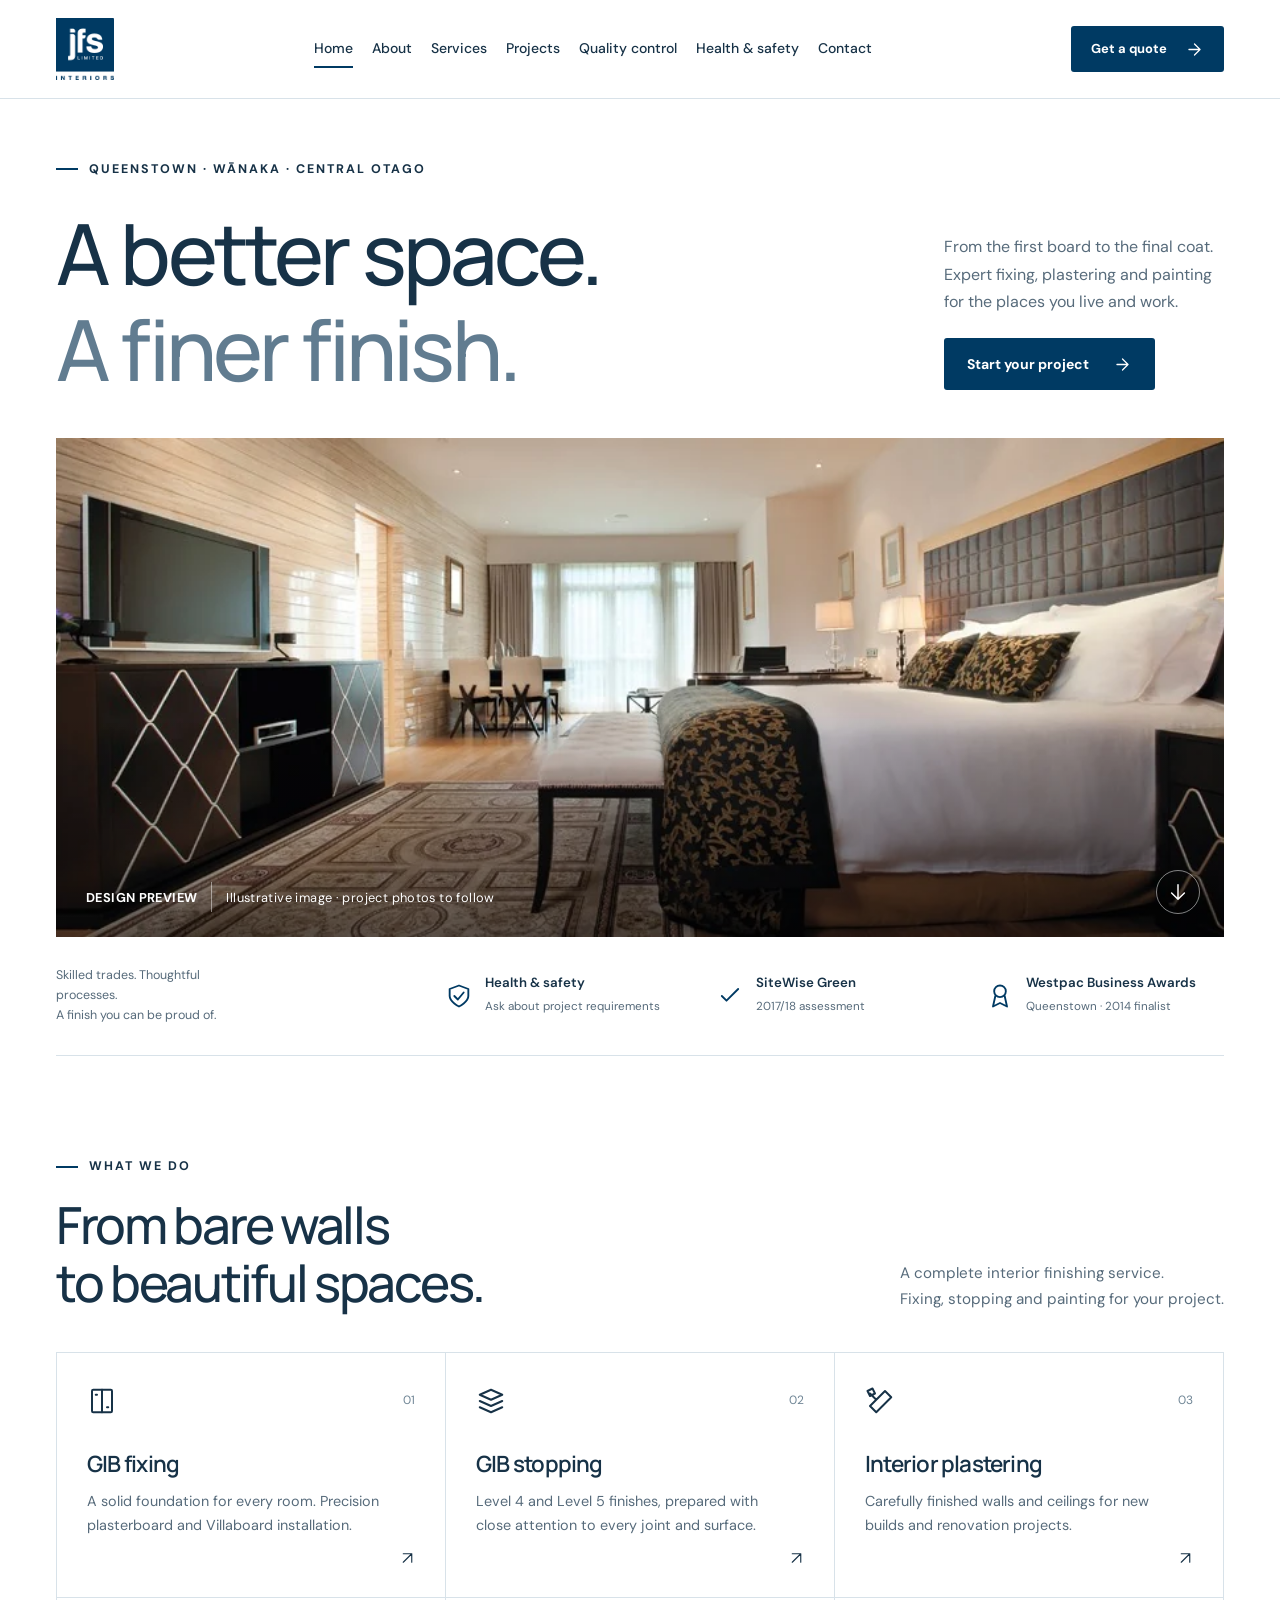
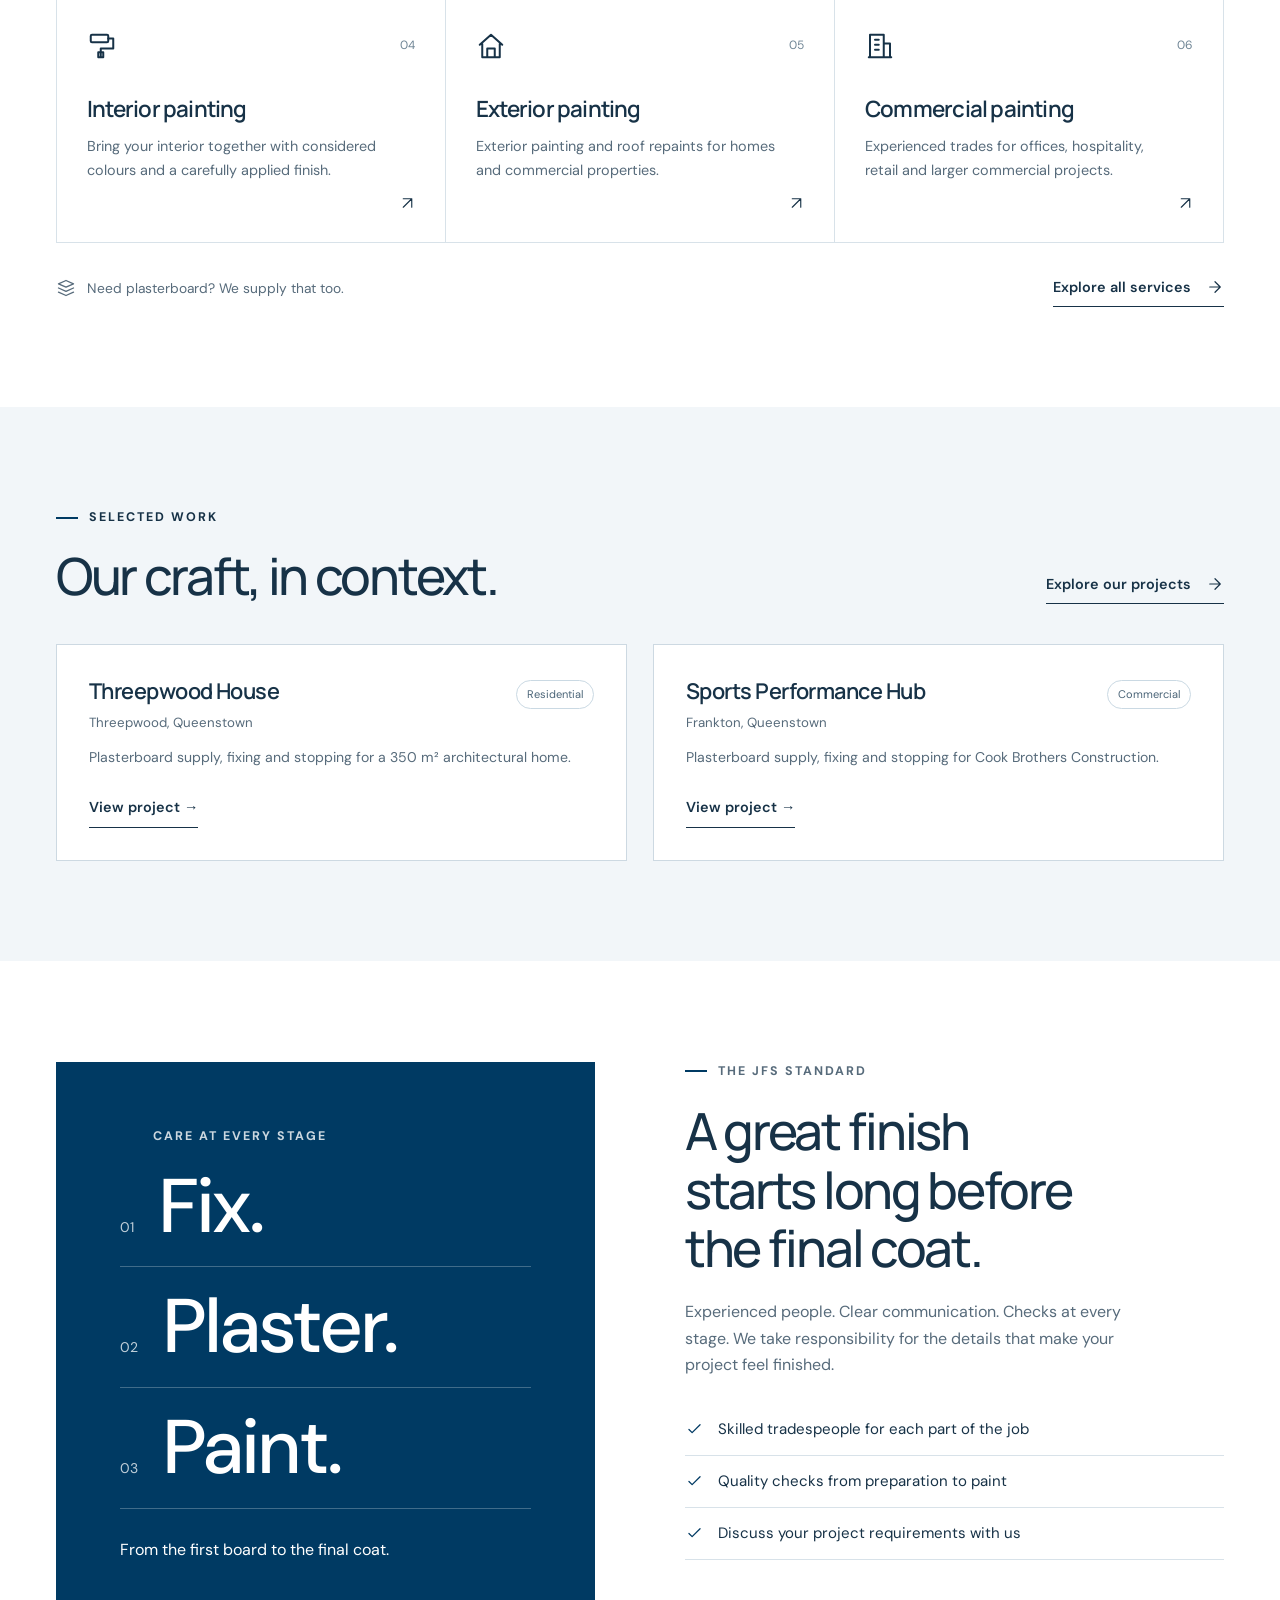
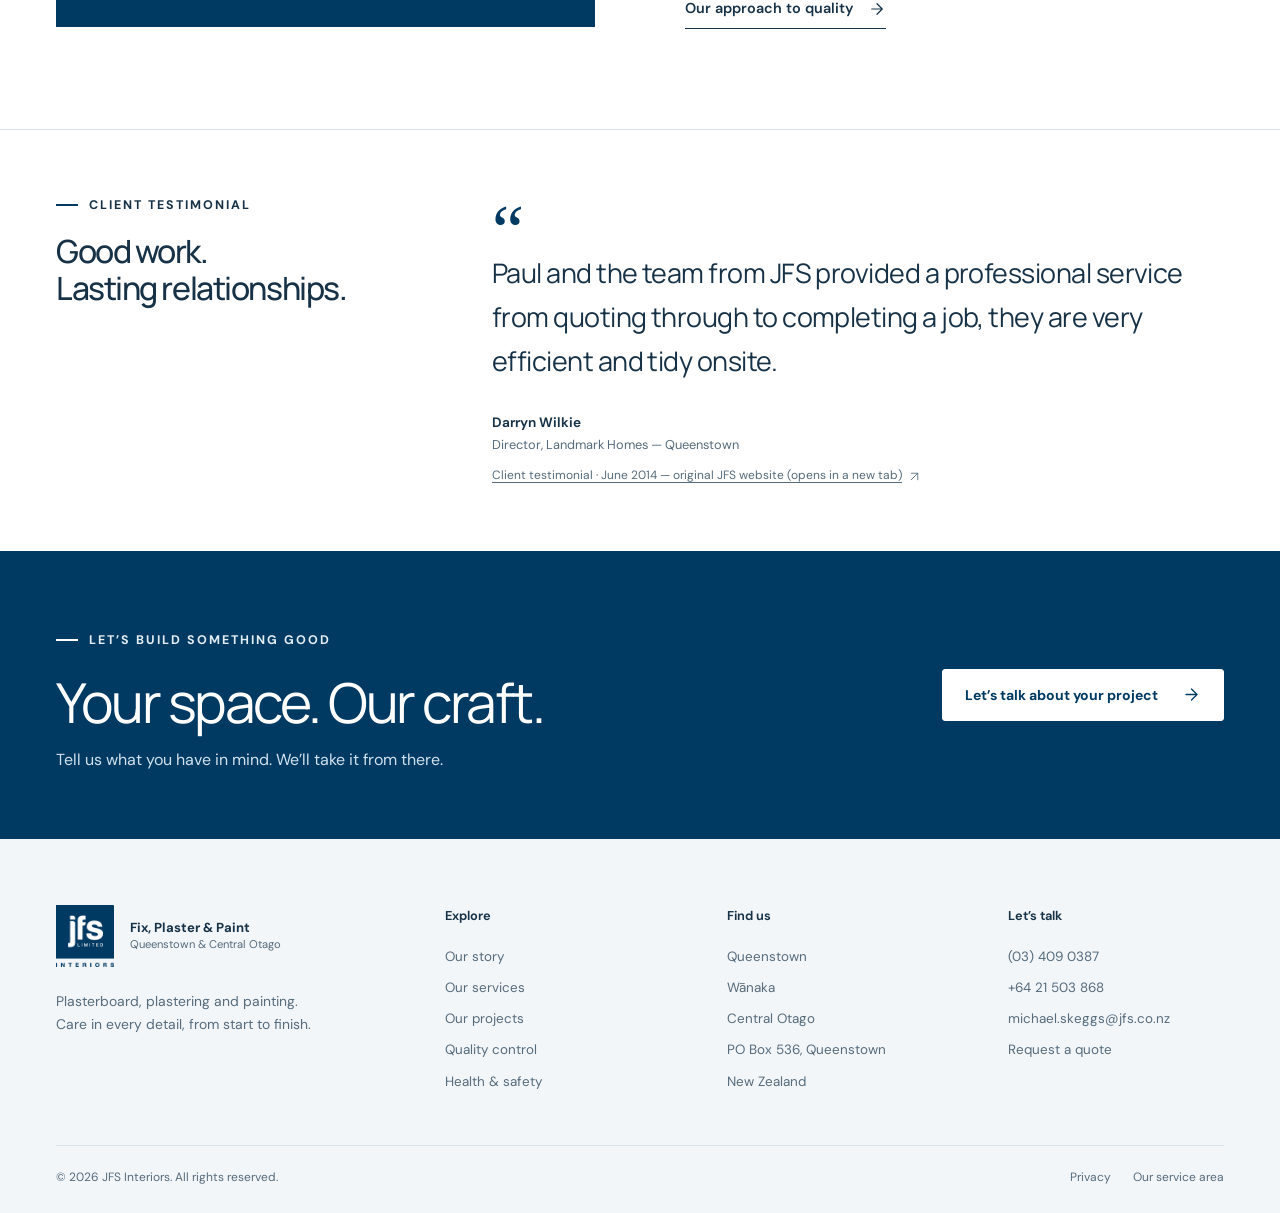
==== commit 0ce37628: "Correct preview content and contact navigation" ====
--- a/index.html
+++ b/index.html
@@ -10,13 +10,13 @@
  <div class="container header-inner"><a class="wordmark" href="index.html" aria-label="JFS Interiors home"><img class="brand-logo" src="logo.png" width="136" height="146" alt="JFS Interiors"><span class="brand-description"><strong>Fix, Plaster &amp; Paint</strong><span>Queenstown &amp; Central Otago</span></span></a><nav class="desktop-nav" aria-label="Main navigation"><a href="index.html" aria-current="page">Home</a><a href="about.html">About</a><a href="services.html">Services</a><a href="projects.html">Projects</a><a href="quality-control.html">Quality control</a><a href="health-and-safety.html">Health & safety</a><a href="contact-us.html">Contact</a></nav>
  <a class="button header-cta" href="contact-us.html">Get a quote<svg class="" aria-hidden="true" viewBox="0 0 24 24"><path d="M5 12h14M12 5l7 7-7 7"/></svg></a><button class="menu-toggle" aria-label="Open navigation" aria-expanded="false" aria-controls="mobile-navigation"><svg class="" aria-hidden="true" viewBox="0 0 24 24"><path d="M3 7h18M3 17h18"/></svg></button></div>
  <nav id="mobile-navigation" class="mobile-nav" aria-label="Mobile navigation" hidden><a href="index.html" aria-current="page">Home</a><a href="about.html">About</a><a href="services.html">Services</a><a href="projects.html">Projects</a><a href="quality-control.html">Quality control</a><a href="health-and-safety.html">Health & safety</a><a href="contact-us.html">Contact</a></nav></header><main id="main"><section class="home-hero"><div class="container"><div class="hero-heading"><div><p class="eyebrow">QUEENSTOWN · WĀNAKA · CENTRAL OTAGO</p><h1>A better space.<span>A finer finish.</span></h1></div><div class="hero-aside"><p>From the first board to the final coat. Expert fixing, plastering and painting for the places you live and work.</p><a class="button " href="contact-us.html">Start your project<svg class="" aria-hidden="true" viewBox="0 0 24 24"><path d="M5 12h14M12 5l7 7-7 7"/></svg></a></div></div>
- <div class="hero-media"><img class="" src="hero.webp" srcset="hero-small.webp 680w, hero.webp 900w" sizes="(max-width: 680px) 100vw, 100vw" alt="Finished bedroom with painted walls, a crisp white ceiling and soft natural light, from the JFS Interiors portfolio" width="900" height="378" loading="eager" fetchpriority="high" decoding="async">
- <div class="image-caption"><strong>JFS INTERIORS</strong><span class="caption-line"></span><span>Fix, Plaster &amp; Paint</span></div><a href="#services" class="hero-note" aria-label="Explore our services"><svg class="" aria-hidden="true" viewBox="0 0 24 24"><path d="M12 4v16M5 13l7 7 7-7"/></svg></a></div></div></section><div class="container"><div class="trust-strip"><p class="trust-intro">Skilled trades. Thoughtful processes.<br>A finish you can be proud of.</p>
- <div class="trust-item"><svg class="" aria-hidden="true" viewBox="0 0 24 24"><path d="M12 3 4 6v6c0 5 8 9 8 9s8-4 8-9V6l-8-3Z"/><path d="m8 12 3 3 5-6"/></svg><div><strong>Site Safe</strong><small>Safety-conscious trades</small></div></div>
+ <div class="hero-media"><img class="" src="hero.webp" srcset="hero-small.webp 680w, hero.webp 900w" sizes="(max-width: 680px) 100vw, 100vw" alt="Bedroom interior with painted walls and a white ceiling; illustrative preview image" width="900" height="378" loading="eager" fetchpriority="high" decoding="async">
+ <div class="image-caption"><strong>DESIGN PREVIEW</strong><span class="caption-line"></span><span>Illustrative image · project photos to follow</span></div><a href="#services" class="hero-note" aria-label="Explore our services"><svg class="" aria-hidden="true" viewBox="0 0 24 24"><path d="M12 4v16M5 13l7 7 7-7"/></svg></a></div></div></section><div class="container"><div class="trust-strip"><p class="trust-intro">Skilled trades. Thoughtful processes.<br>A finish you can be proud of.</p>
+ <div class="trust-item"><svg class="" aria-hidden="true" viewBox="0 0 24 24"><path d="M12 3 4 6v6c0 5 8 9 8 9s8-4 8-9V6l-8-3Z"/><path d="m8 12 3 3 5-6"/></svg><div><strong>Health &amp; safety</strong><small>Ask about project requirements</small></div></div>
  <a class="trust-item" href="health-and-safety.html#credentials"><svg class="" aria-hidden="true" viewBox="0 0 24 24"><path d="m5 12 4 4L19 6"/></svg><div><strong>SiteWise Green</strong><small>2017/18 assessment</small></div></a>
  <a class="trust-item" href="about.html#recognition"><svg class="" aria-hidden="true" viewBox="0 0 24 24"><circle cx="12" cy="8" r="5"/><path d="m8 12-2 9 6-3 6 3-2-9"/></svg><div><strong>Westpac Business Awards</strong><small>Queenstown · 2014 finalist</small></div></a>
  </div></div>
- <section class="section" id="services"><div class="container"><div class="section-heading"><div><p class="eyebrow">WHAT WE DO</p><h2>From bare walls<br>to beautiful spaces.</h2></div><p>A complete interior finishing service.<br>One experienced team, taking care of the details.</p></div><div class="service-grid"><a class="service-card" href="services.html#gib-fixing"><div class="service-top"><svg class="" aria-hidden="true" viewBox="0 0 24 24"><rect x="4" y="3" width="16" height="18" rx="1"/><path d="M12 3v18M7 7h1M16 17h1"/></svg><span>01</span></div><h3>GIB fixing</h3><p>A solid foundation for every room. Precision plasterboard and Villaboard installation.</p><svg class="card-arrow" aria-hidden="true" viewBox="0 0 24 24"><path d="M6 18 18 6M6 6h12v12"/></svg></a><a class="service-card" href="services.html#gib-stopping"><div class="service-top"><svg class="" aria-hidden="true" viewBox="0 0 24 24"><path d="m3 7 9-4 9 4-9 4-9-4Zm0 5 9 4 9-4M3 17l9 4 9-4"/></svg><span>02</span></div><h3>GIB stopping</h3><p>Level 4 and Level 5 finishes, prepared with close attention to every joint and surface.</p><svg class="card-arrow" aria-hidden="true" viewBox="0 0 24 24"><path d="M6 18 18 6M6 6h12v12"/></svg></a><a class="service-card" href="services.html#interior-plastering"><div class="service-top"><svg class="" aria-hidden="true" viewBox="0 0 24 24"><path d="m4 16 12-12 5 5L9 21 4 16ZM9 11 4 6M2 4l4-2 2 4-4 2Z"/></svg><span>03</span></div><h3>Interior plastering</h3><p>Carefully finished walls and ceilings for new builds and renovation projects.</p><svg class="card-arrow" aria-hidden="true" viewBox="0 0 24 24"><path d="M6 18 18 6M6 6h12v12"/></svg></a><a class="service-card" href="services.html#interior-painting"><div class="service-top"><svg class="" aria-hidden="true" viewBox="0 0 24 24"><rect x="3" y="3" width="14" height="6" rx="1"/><path d="M17 6h4v8H11v7M9 17h4v4H9z"/></svg><span>04</span></div><h3>Interior painting</h3><p>Bring your interior together with considered colours and a carefully applied finish.</p><svg class="card-arrow" aria-hidden="true" viewBox="0 0 24 24"><path d="M6 18 18 6M6 6h12v12"/></svg></a><a class="service-card" href="services.html#exterior-painting"><div class="service-top"><svg class="" aria-hidden="true" viewBox="0 0 24 24"><path d="m3 11 9-8 9 8M5 10v11h14V10M9 21v-7h6v7"/></svg><span>05</span></div><h3>Exterior painting</h3><p>Exterior painting and roof repaints for homes and commercial properties.</p><svg class="card-arrow" aria-hidden="true" viewBox="0 0 24 24"><path d="M6 18 18 6M6 6h12v12"/></svg></a><a class="service-card" href="services.html#commercial-painting"><div class="service-top"><svg class="" aria-hidden="true" viewBox="0 0 24 24"><path d="M4 21V3h11v18M15 10h5v11M8 7h3M8 11h3M8 15h3M3 21h18"/></svg><span>06</span></div><h3>Commercial painting</h3><p>Experienced trades for offices, hospitality, retail and larger commercial projects.</p><svg class="card-arrow" aria-hidden="true" viewBox="0 0 24 24"><path d="M6 18 18 6M6 6h12v12"/></svg></a></div><div class="supply-note"><p><svg class="" aria-hidden="true" viewBox="0 0 24 24"><path d="m3 7 9-4 9 4-9 4-9-4Zm0 5 9 4 9-4M3 17l9 4 9-4"/></svg>Need plasterboard? We supply that too.</p><a class="text-link" href="services.html">Explore all services<svg class="" aria-hidden="true" viewBox="0 0 24 24"><path d="M5 12h14M12 5l7 7-7 7"/></svg></a></div></div></section>
+ <section class="section" id="services"><div class="container"><div class="section-heading"><div><p class="eyebrow">WHAT WE DO</p><h2>From bare walls<br>to beautiful spaces.</h2></div><p>A complete interior finishing service.<br>Fixing, stopping and painting for your project.</p></div><div class="service-grid"><a class="service-card" href="services.html#gib-fixing"><div class="service-top"><svg class="" aria-hidden="true" viewBox="0 0 24 24"><rect x="4" y="3" width="16" height="18" rx="1"/><path d="M12 3v18M7 7h1M16 17h1"/></svg><span>01</span></div><h3>GIB fixing</h3><p>A solid foundation for every room. Precision plasterboard and Villaboard installation.</p><svg class="card-arrow" aria-hidden="true" viewBox="0 0 24 24"><path d="M6 18 18 6M6 6h12v12"/></svg></a><a class="service-card" href="services.html#gib-stopping"><div class="service-top"><svg class="" aria-hidden="true" viewBox="0 0 24 24"><path d="m3 7 9-4 9 4-9 4-9-4Zm0 5 9 4 9-4M3 17l9 4 9-4"/></svg><span>02</span></div><h3>GIB stopping</h3><p>Level 4 and Level 5 finishes, prepared with close attention to every joint and surface.</p><svg class="card-arrow" aria-hidden="true" viewBox="0 0 24 24"><path d="M6 18 18 6M6 6h12v12"/></svg></a><a class="service-card" href="services.html#interior-plastering"><div class="service-top"><svg class="" aria-hidden="true" viewBox="0 0 24 24"><path d="m4 16 12-12 5 5L9 21 4 16ZM9 11 4 6M2 4l4-2 2 4-4 2Z"/></svg><span>03</span></div><h3>Interior plastering</h3><p>Carefully finished walls and ceilings for new builds and renovation projects.</p><svg class="card-arrow" aria-hidden="true" viewBox="0 0 24 24"><path d="M6 18 18 6M6 6h12v12"/></svg></a><a class="service-card" href="services.html#interior-painting"><div class="service-top"><svg class="" aria-hidden="true" viewBox="0 0 24 24"><rect x="3" y="3" width="14" height="6" rx="1"/><path d="M17 6h4v8H11v7M9 17h4v4H9z"/></svg><span>04</span></div><h3>Interior painting</h3><p>Bring your interior together with considered colours and a carefully applied finish.</p><svg class="card-arrow" aria-hidden="true" viewBox="0 0 24 24"><path d="M6 18 18 6M6 6h12v12"/></svg></a><a class="service-card" href="services.html#exterior-painting"><div class="service-top"><svg class="" aria-hidden="true" viewBox="0 0 24 24"><path d="m3 11 9-8 9 8M5 10v11h14V10M9 21v-7h6v7"/></svg><span>05</span></div><h3>Exterior painting</h3><p>Exterior painting and roof repaints for homes and commercial properties.</p><svg class="card-arrow" aria-hidden="true" viewBox="0 0 24 24"><path d="M6 18 18 6M6 6h12v12"/></svg></a><a class="service-card" href="services.html#commercial-painting"><div class="service-top"><svg class="" aria-hidden="true" viewBox="0 0 24 24"><path d="M4 21V3h11v18M15 10h5v11M8 7h3M8 11h3M8 15h3M3 21h18"/></svg><span>06</span></div><h3>Commercial painting</h3><p>Experienced trades for offices, hospitality, retail and larger commercial projects.</p><svg class="card-arrow" aria-hidden="true" viewBox="0 0 24 24"><path d="M6 18 18 6M6 6h12v12"/></svg></a></div><div class="supply-note"><p><svg class="" aria-hidden="true" viewBox="0 0 24 24"><path d="m3 7 9-4 9 4-9 4-9-4Zm0 5 9 4 9-4M3 17l9 4 9-4"/></svg>Need plasterboard? We supply that too.</p><a class="text-link" href="services.html">Explore all services<svg class="" aria-hidden="true" viewBox="0 0 24 24"><path d="M5 12h14M12 5l7 7-7 7"/></svg></a></div></div></section>
  <section class="section soft-section"><div class="container"><div class="section-heading"><div><p class="eyebrow">SELECTED WORK</p><h2>Our craft, in context.</h2></div><a class="text-link" href="projects.html">Explore our projects<svg class="" aria-hidden="true" viewBox="0 0 24 24"><path d="M5 12h14M12 5l7 7-7 7"/></svg></a></div>
  <div class="project-grid project-summary-grid"><article class="project-card" id="threepwood">
  <div class="project-label"><div><h3>Threepwood House</h3><p class="project-place">Threepwood, Queenstown</p></div><span class="tag">Residential</span></div>
@@ -25,7 +25,7 @@
  <p class="project-description">Plasterboard supply, fixing and stopping for Cook Brothers Construction.</p><a class="text-link" href="projects.html#sports-hub">View project →</a></article></div></div></section>
  <section class="section"><div class="container quality-feature"><div class="craft-panel"><p class="eyebrow">CARE AT EVERY STAGE</p><div class="craft-step"><span>01</span><strong>Fix.</strong></div><div class="craft-step"><span>02</span><strong>Plaster.</strong></div><div class="craft-step"><span>03</span><strong>Paint.</strong></div><p>From the first board to the final coat.</p></div>
  <div class="quality-copy"><p class="eyebrow">THE JFS STANDARD</p><h2>A great finish<br>starts long before<br>the final coat.</h2><p>Experienced people. Clear communication. Checks at every stage. We take responsibility for the details that make your project feel finished.</p>
- <ul class="quality-checks"><li><svg class="" aria-hidden="true" viewBox="0 0 24 24"><path d="m5 12 4 4L19 6"/></svg>Skilled tradespeople for each part of the job</li><li><svg class="" aria-hidden="true" viewBox="0 0 24 24"><path d="m5 12 4 4L19 6"/></svg>Quality checks from preparation to paint</li><li><svg class="" aria-hidden="true" viewBox="0 0 24 24"><path d="m5 12 4 4L19 6"/></svg>Director sign-off before completion</li></ul><a class="text-link" href="quality-control.html">Our approach to quality<svg class="" aria-hidden="true" viewBox="0 0 24 24"><path d="M5 12h14M12 5l7 7-7 7"/></svg></a></div></div></section>
+ <ul class="quality-checks"><li><svg class="" aria-hidden="true" viewBox="0 0 24 24"><path d="m5 12 4 4L19 6"/></svg>Skilled tradespeople for each part of the job</li><li><svg class="" aria-hidden="true" viewBox="0 0 24 24"><path d="m5 12 4 4L19 6"/></svg>Quality checks from preparation to paint</li><li><svg class="" aria-hidden="true" viewBox="0 0 24 24"><path d="m5 12 4 4L19 6"/></svg>Discuss your project requirements with us</li></ul><a class="text-link" href="quality-control.html">Our approach to quality<svg class="" aria-hidden="true" viewBox="0 0 24 24"><path d="M5 12h14M12 5l7 7-7 7"/></svg></a></div></div></section>
  <section class="testimonial-section"><div class="container testimonial-inner"><div><p class="eyebrow">CLIENT TESTIMONIAL</p><h2>Good work.<br>Lasting relationships.</h2></div>
  <div class="testimonial-content"><span class="quote-mark" aria-hidden="true">“</span><blockquote>Paul and the team from JFS provided a professional service from quoting through to completing a job, they are very efficient and tidy onsite.</blockquote>
  <div class="quote-author"><strong>Darryn Wilkie</strong><span>Director, Landmark Homes — Queenstown</span><a href="https://www.jfs.co.nz/projects/jacks-point-showhome-for-landmark-homes/" target="_blank" rel="noopener noreferrer">Client testimonial · June 2014 — original JFS website (opens in a new tab) <svg class="" aria-hidden="true" viewBox="0 0 24 24"><path d="M6 18 18 6M6 6h12v12"/></svg></a></div></div></div></section><section class="cta-band"><div class="container cta-inner"><div><p class="eyebrow">LET’S BUILD SOMETHING GOOD</p><h2>Your space. Our craft.</h2><p>Tell us what you have in mind. We’ll take it from there.</p></div><a class="button " href="contact-us.html">Let’s talk about your project<svg class="" aria-hidden="true" viewBox="0 0 24 24"><path d="M5 12h14M12 5l7 7-7 7"/></svg></a></div></section></main><footer class="site-footer"><div class="container"><div class="footer-grid">
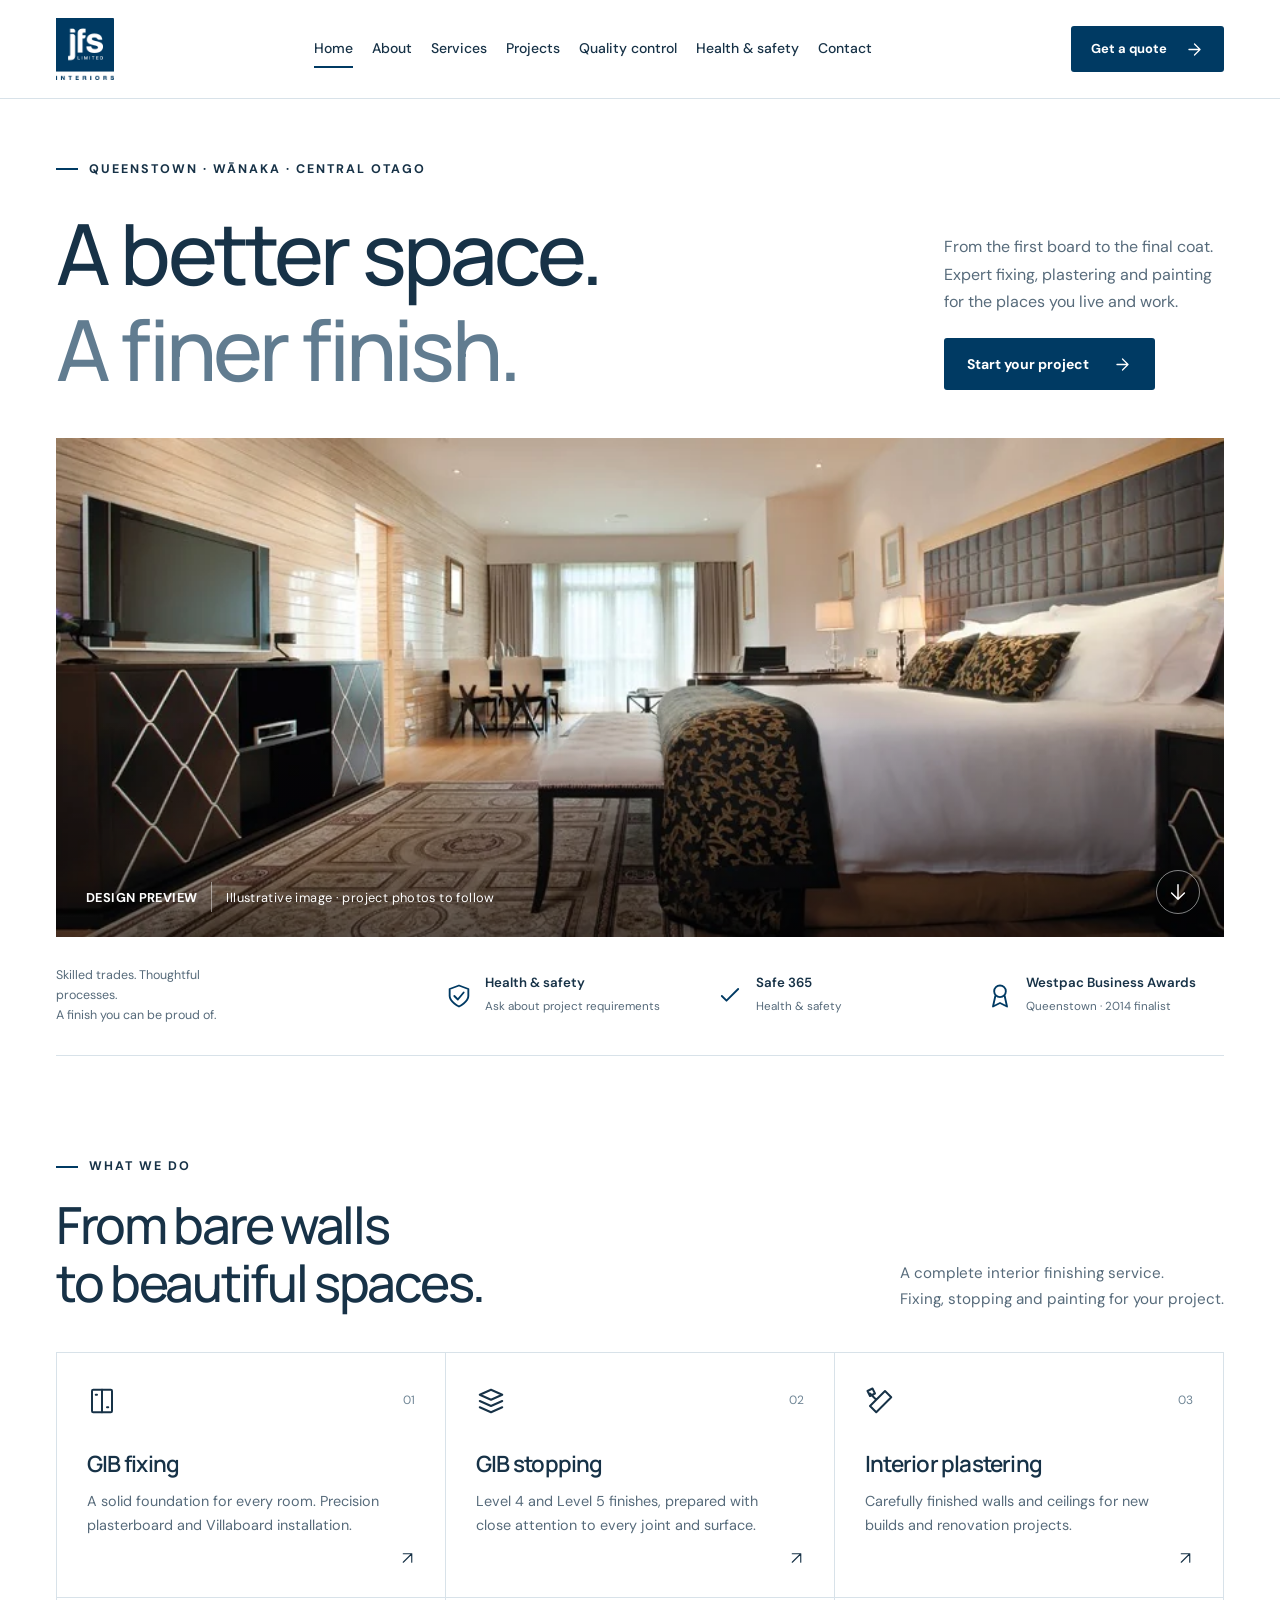
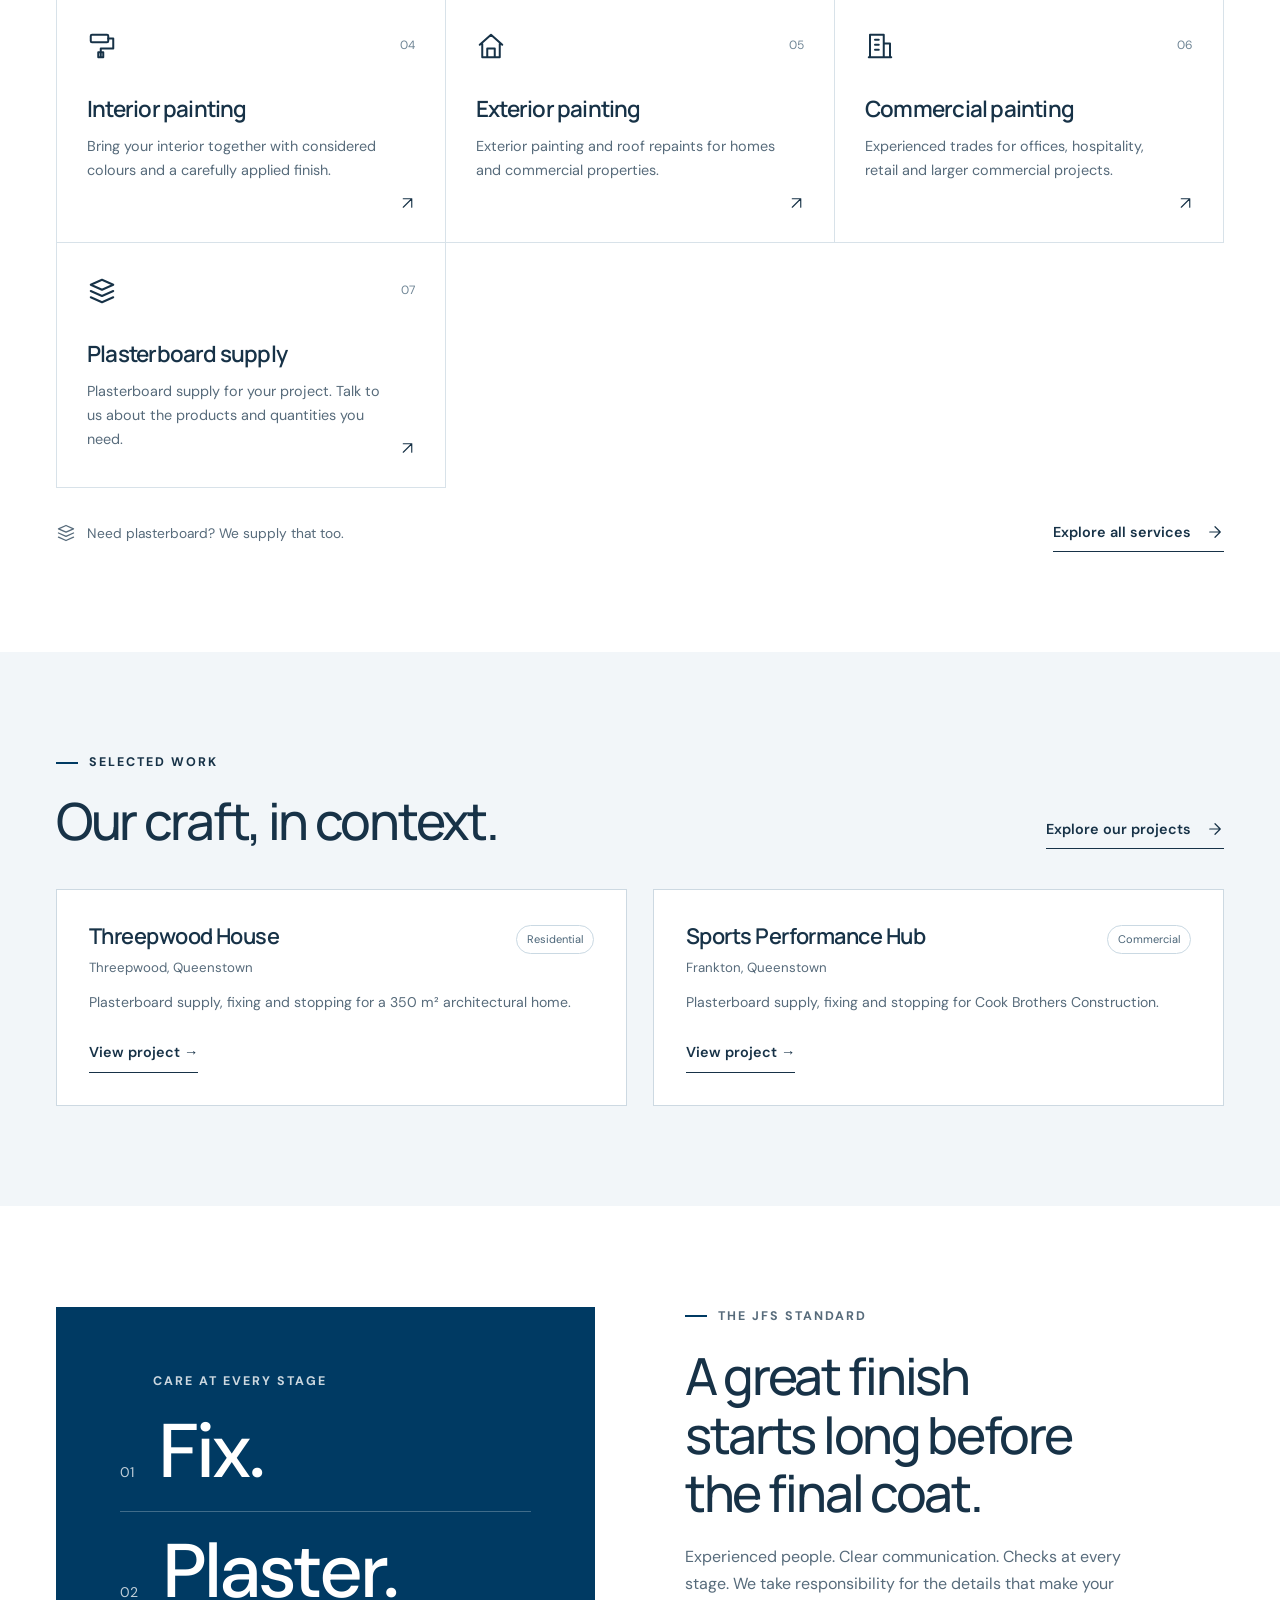
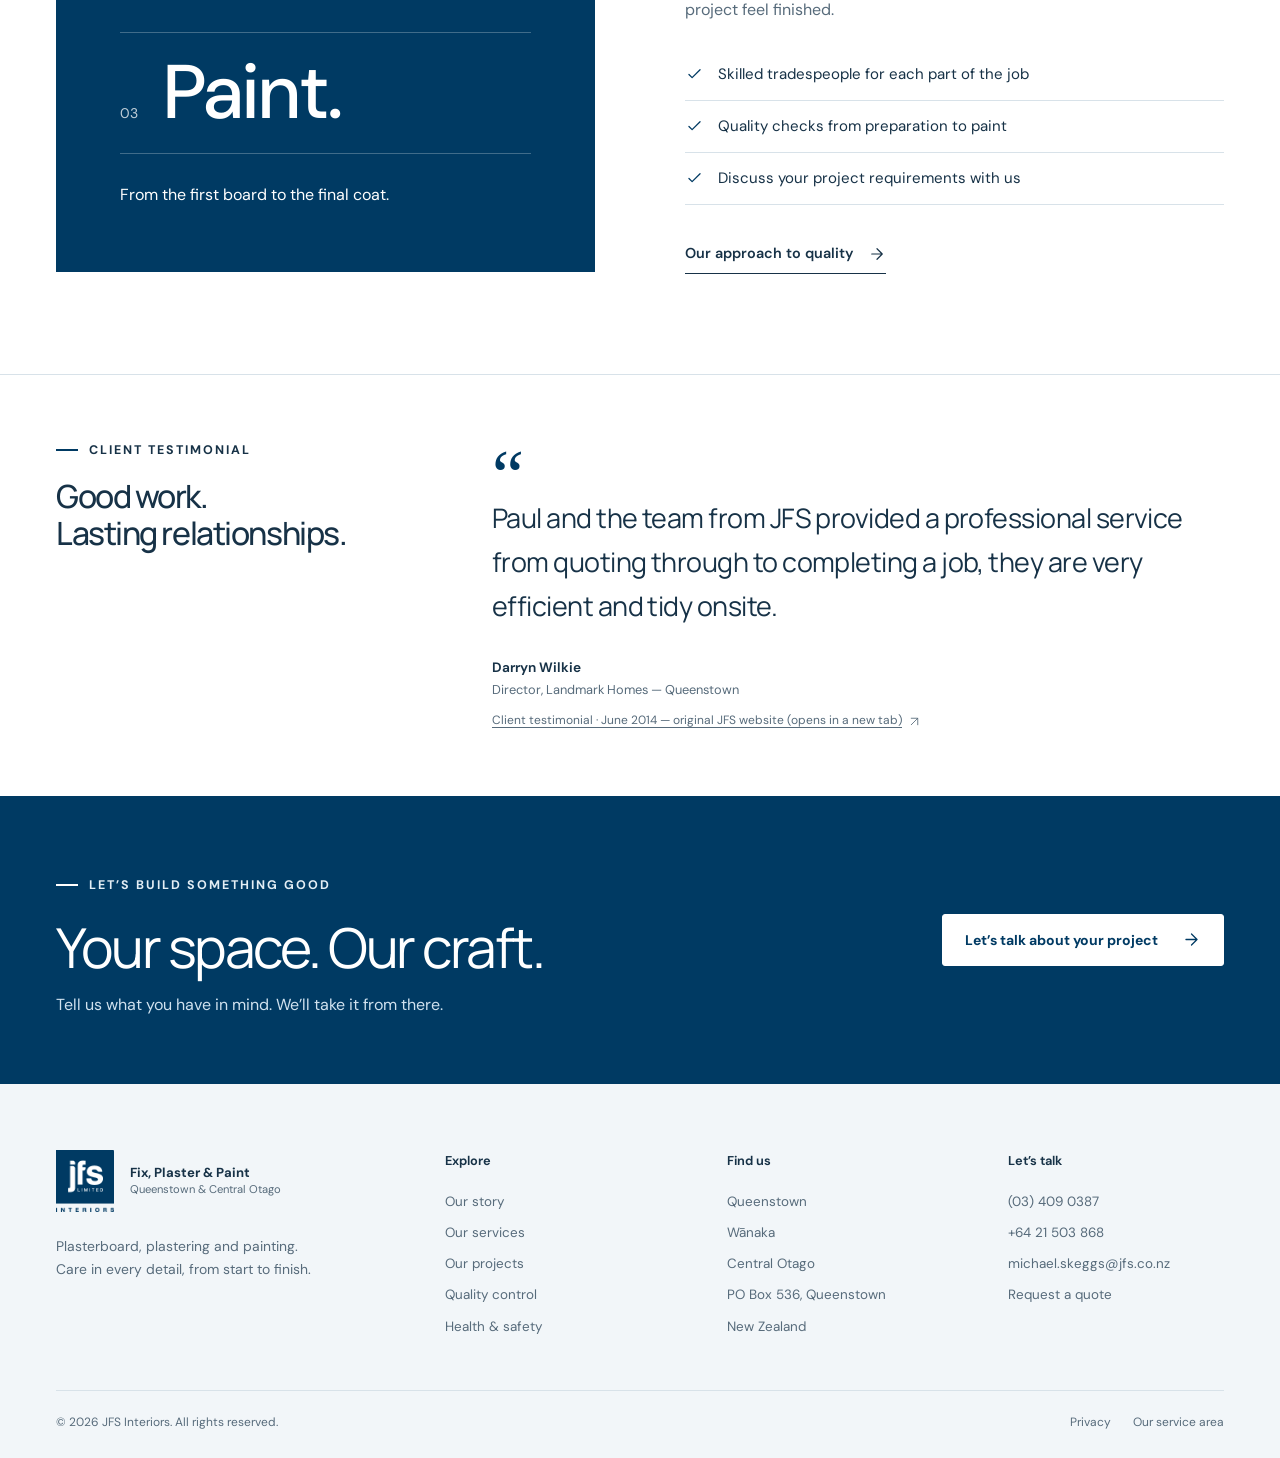
==== commit 37922fe3: "Replace SiteWise with Safe 365 and feature plasterboard supply" ====
--- a/index.html
+++ b/index.html
@@ -13,10 +13,10 @@
  <div class="hero-media"><img class="" src="hero.webp" srcset="hero-small.webp 680w, hero.webp 900w" sizes="(max-width: 680px) 100vw, 100vw" alt="Bedroom interior with painted walls and a white ceiling; illustrative preview image" width="900" height="378" loading="eager" fetchpriority="high" decoding="async">
  <div class="image-caption"><strong>DESIGN PREVIEW</strong><span class="caption-line"></span><span>Illustrative image · project photos to follow</span></div><a href="#services" class="hero-note" aria-label="Explore our services"><svg class="" aria-hidden="true" viewBox="0 0 24 24"><path d="M12 4v16M5 13l7 7 7-7"/></svg></a></div></div></section><div class="container"><div class="trust-strip"><p class="trust-intro">Skilled trades. Thoughtful processes.<br>A finish you can be proud of.</p>
  <div class="trust-item"><svg class="" aria-hidden="true" viewBox="0 0 24 24"><path d="M12 3 4 6v6c0 5 8 9 8 9s8-4 8-9V6l-8-3Z"/><path d="m8 12 3 3 5-6"/></svg><div><strong>Health &amp; safety</strong><small>Ask about project requirements</small></div></div>
- <a class="trust-item" href="health-and-safety.html#credentials"><svg class="" aria-hidden="true" viewBox="0 0 24 24"><path d="m5 12 4 4L19 6"/></svg><div><strong>SiteWise Green</strong><small>2017/18 assessment</small></div></a>
+ <a class="trust-item" href="health-and-safety.html#credentials"><svg class="" aria-hidden="true" viewBox="0 0 24 24"><path d="m5 12 4 4L19 6"/></svg><div><strong>Safe 365</strong><small>Health &amp; safety</small></div></a>
  <a class="trust-item" href="about.html#recognition"><svg class="" aria-hidden="true" viewBox="0 0 24 24"><circle cx="12" cy="8" r="5"/><path d="m8 12-2 9 6-3 6 3-2-9"/></svg><div><strong>Westpac Business Awards</strong><small>Queenstown · 2014 finalist</small></div></a>
  </div></div>
- <section class="section" id="services"><div class="container"><div class="section-heading"><div><p class="eyebrow">WHAT WE DO</p><h2>From bare walls<br>to beautiful spaces.</h2></div><p>A complete interior finishing service.<br>Fixing, stopping and painting for your project.</p></div><div class="service-grid"><a class="service-card" href="services.html#gib-fixing"><div class="service-top"><svg class="" aria-hidden="true" viewBox="0 0 24 24"><rect x="4" y="3" width="16" height="18" rx="1"/><path d="M12 3v18M7 7h1M16 17h1"/></svg><span>01</span></div><h3>GIB fixing</h3><p>A solid foundation for every room. Precision plasterboard and Villaboard installation.</p><svg class="card-arrow" aria-hidden="true" viewBox="0 0 24 24"><path d="M6 18 18 6M6 6h12v12"/></svg></a><a class="service-card" href="services.html#gib-stopping"><div class="service-top"><svg class="" aria-hidden="true" viewBox="0 0 24 24"><path d="m3 7 9-4 9 4-9 4-9-4Zm0 5 9 4 9-4M3 17l9 4 9-4"/></svg><span>02</span></div><h3>GIB stopping</h3><p>Level 4 and Level 5 finishes, prepared with close attention to every joint and surface.</p><svg class="card-arrow" aria-hidden="true" viewBox="0 0 24 24"><path d="M6 18 18 6M6 6h12v12"/></svg></a><a class="service-card" href="services.html#interior-plastering"><div class="service-top"><svg class="" aria-hidden="true" viewBox="0 0 24 24"><path d="m4 16 12-12 5 5L9 21 4 16ZM9 11 4 6M2 4l4-2 2 4-4 2Z"/></svg><span>03</span></div><h3>Interior plastering</h3><p>Carefully finished walls and ceilings for new builds and renovation projects.</p><svg class="card-arrow" aria-hidden="true" viewBox="0 0 24 24"><path d="M6 18 18 6M6 6h12v12"/></svg></a><a class="service-card" href="services.html#interior-painting"><div class="service-top"><svg class="" aria-hidden="true" viewBox="0 0 24 24"><rect x="3" y="3" width="14" height="6" rx="1"/><path d="M17 6h4v8H11v7M9 17h4v4H9z"/></svg><span>04</span></div><h3>Interior painting</h3><p>Bring your interior together with considered colours and a carefully applied finish.</p><svg class="card-arrow" aria-hidden="true" viewBox="0 0 24 24"><path d="M6 18 18 6M6 6h12v12"/></svg></a><a class="service-card" href="services.html#exterior-painting"><div class="service-top"><svg class="" aria-hidden="true" viewBox="0 0 24 24"><path d="m3 11 9-8 9 8M5 10v11h14V10M9 21v-7h6v7"/></svg><span>05</span></div><h3>Exterior painting</h3><p>Exterior painting and roof repaints for homes and commercial properties.</p><svg class="card-arrow" aria-hidden="true" viewBox="0 0 24 24"><path d="M6 18 18 6M6 6h12v12"/></svg></a><a class="service-card" href="services.html#commercial-painting"><div class="service-top"><svg class="" aria-hidden="true" viewBox="0 0 24 24"><path d="M4 21V3h11v18M15 10h5v11M8 7h3M8 11h3M8 15h3M3 21h18"/></svg><span>06</span></div><h3>Commercial painting</h3><p>Experienced trades for offices, hospitality, retail and larger commercial projects.</p><svg class="card-arrow" aria-hidden="true" viewBox="0 0 24 24"><path d="M6 18 18 6M6 6h12v12"/></svg></a></div><div class="supply-note"><p><svg class="" aria-hidden="true" viewBox="0 0 24 24"><path d="m3 7 9-4 9 4-9 4-9-4Zm0 5 9 4 9-4M3 17l9 4 9-4"/></svg>Need plasterboard? We supply that too.</p><a class="text-link" href="services.html">Explore all services<svg class="" aria-hidden="true" viewBox="0 0 24 24"><path d="M5 12h14M12 5l7 7-7 7"/></svg></a></div></div></section>
+ <section class="section" id="services"><div class="container"><div class="section-heading"><div><p class="eyebrow">WHAT WE DO</p><h2>From bare walls<br>to beautiful spaces.</h2></div><p>A complete interior finishing service.<br>Fixing, stopping and painting for your project.</p></div><div class="service-grid"><a class="service-card" href="services.html#gib-fixing"><div class="service-top"><svg class="" aria-hidden="true" viewBox="0 0 24 24"><rect x="4" y="3" width="16" height="18" rx="1"/><path d="M12 3v18M7 7h1M16 17h1"/></svg><span>01</span></div><h3>GIB fixing</h3><p>A solid foundation for every room. Precision plasterboard and Villaboard installation.</p><svg class="card-arrow" aria-hidden="true" viewBox="0 0 24 24"><path d="M6 18 18 6M6 6h12v12"/></svg></a><a class="service-card" href="services.html#gib-stopping"><div class="service-top"><svg class="" aria-hidden="true" viewBox="0 0 24 24"><path d="m3 7 9-4 9 4-9 4-9-4Zm0 5 9 4 9-4M3 17l9 4 9-4"/></svg><span>02</span></div><h3>GIB stopping</h3><p>Level 4 and Level 5 finishes, prepared with close attention to every joint and surface.</p><svg class="card-arrow" aria-hidden="true" viewBox="0 0 24 24"><path d="M6 18 18 6M6 6h12v12"/></svg></a><a class="service-card" href="services.html#interior-plastering"><div class="service-top"><svg class="" aria-hidden="true" viewBox="0 0 24 24"><path d="m4 16 12-12 5 5L9 21 4 16ZM9 11 4 6M2 4l4-2 2 4-4 2Z"/></svg><span>03</span></div><h3>Interior plastering</h3><p>Carefully finished walls and ceilings for new builds and renovation projects.</p><svg class="card-arrow" aria-hidden="true" viewBox="0 0 24 24"><path d="M6 18 18 6M6 6h12v12"/></svg></a><a class="service-card" href="services.html#interior-painting"><div class="service-top"><svg class="" aria-hidden="true" viewBox="0 0 24 24"><rect x="3" y="3" width="14" height="6" rx="1"/><path d="M17 6h4v8H11v7M9 17h4v4H9z"/></svg><span>04</span></div><h3>Interior painting</h3><p>Bring your interior together with considered colours and a carefully applied finish.</p><svg class="card-arrow" aria-hidden="true" viewBox="0 0 24 24"><path d="M6 18 18 6M6 6h12v12"/></svg></a><a class="service-card" href="services.html#exterior-painting"><div class="service-top"><svg class="" aria-hidden="true" viewBox="0 0 24 24"><path d="m3 11 9-8 9 8M5 10v11h14V10M9 21v-7h6v7"/></svg><span>05</span></div><h3>Exterior painting</h3><p>Exterior painting and roof repaints for homes and commercial properties.</p><svg class="card-arrow" aria-hidden="true" viewBox="0 0 24 24"><path d="M6 18 18 6M6 6h12v12"/></svg></a><a class="service-card" href="services.html#commercial-painting"><div class="service-top"><svg class="" aria-hidden="true" viewBox="0 0 24 24"><path d="M4 21V3h11v18M15 10h5v11M8 7h3M8 11h3M8 15h3M3 21h18"/></svg><span>06</span></div><h3>Commercial painting</h3><p>Experienced trades for offices, hospitality, retail and larger commercial projects.</p><svg class="card-arrow" aria-hidden="true" viewBox="0 0 24 24"><path d="M6 18 18 6M6 6h12v12"/></svg></a><a class="service-card" href="services.html#plasterboard-supply"><div class="service-top"><svg aria-hidden="true" viewBox="0 0 24 24"><path d="m3 7 9-4 9 4-9 4-9-4Zm0 5 9 4 9-4M3 17l9 4 9-4"/></svg><span>07</span></div><h3>Plasterboard supply</h3><p>Plasterboard supply for your project. Talk to us about the products and quantities you need.</p><svg class="card-arrow" aria-hidden="true" viewBox="0 0 24 24"><path d="M6 18 18 6M6 6h12v12"/></svg></a></div><div class="supply-note"><p><svg class="" aria-hidden="true" viewBox="0 0 24 24"><path d="m3 7 9-4 9 4-9 4-9-4Zm0 5 9 4 9-4M3 17l9 4 9-4"/></svg>Need plasterboard? We supply that too.</p><a class="text-link" href="services.html">Explore all services<svg class="" aria-hidden="true" viewBox="0 0 24 24"><path d="M5 12h14M12 5l7 7-7 7"/></svg></a></div></div></section>
  <section class="section soft-section"><div class="container"><div class="section-heading"><div><p class="eyebrow">SELECTED WORK</p><h2>Our craft, in context.</h2></div><a class="text-link" href="projects.html">Explore our projects<svg class="" aria-hidden="true" viewBox="0 0 24 24"><path d="M5 12h14M12 5l7 7-7 7"/></svg></a></div>
  <div class="project-grid project-summary-grid"><article class="project-card" id="threepwood">
  <div class="project-label"><div><h3>Threepwood House</h3><p class="project-place">Threepwood, Queenstown</p></div><span class="tag">Residential</span></div>
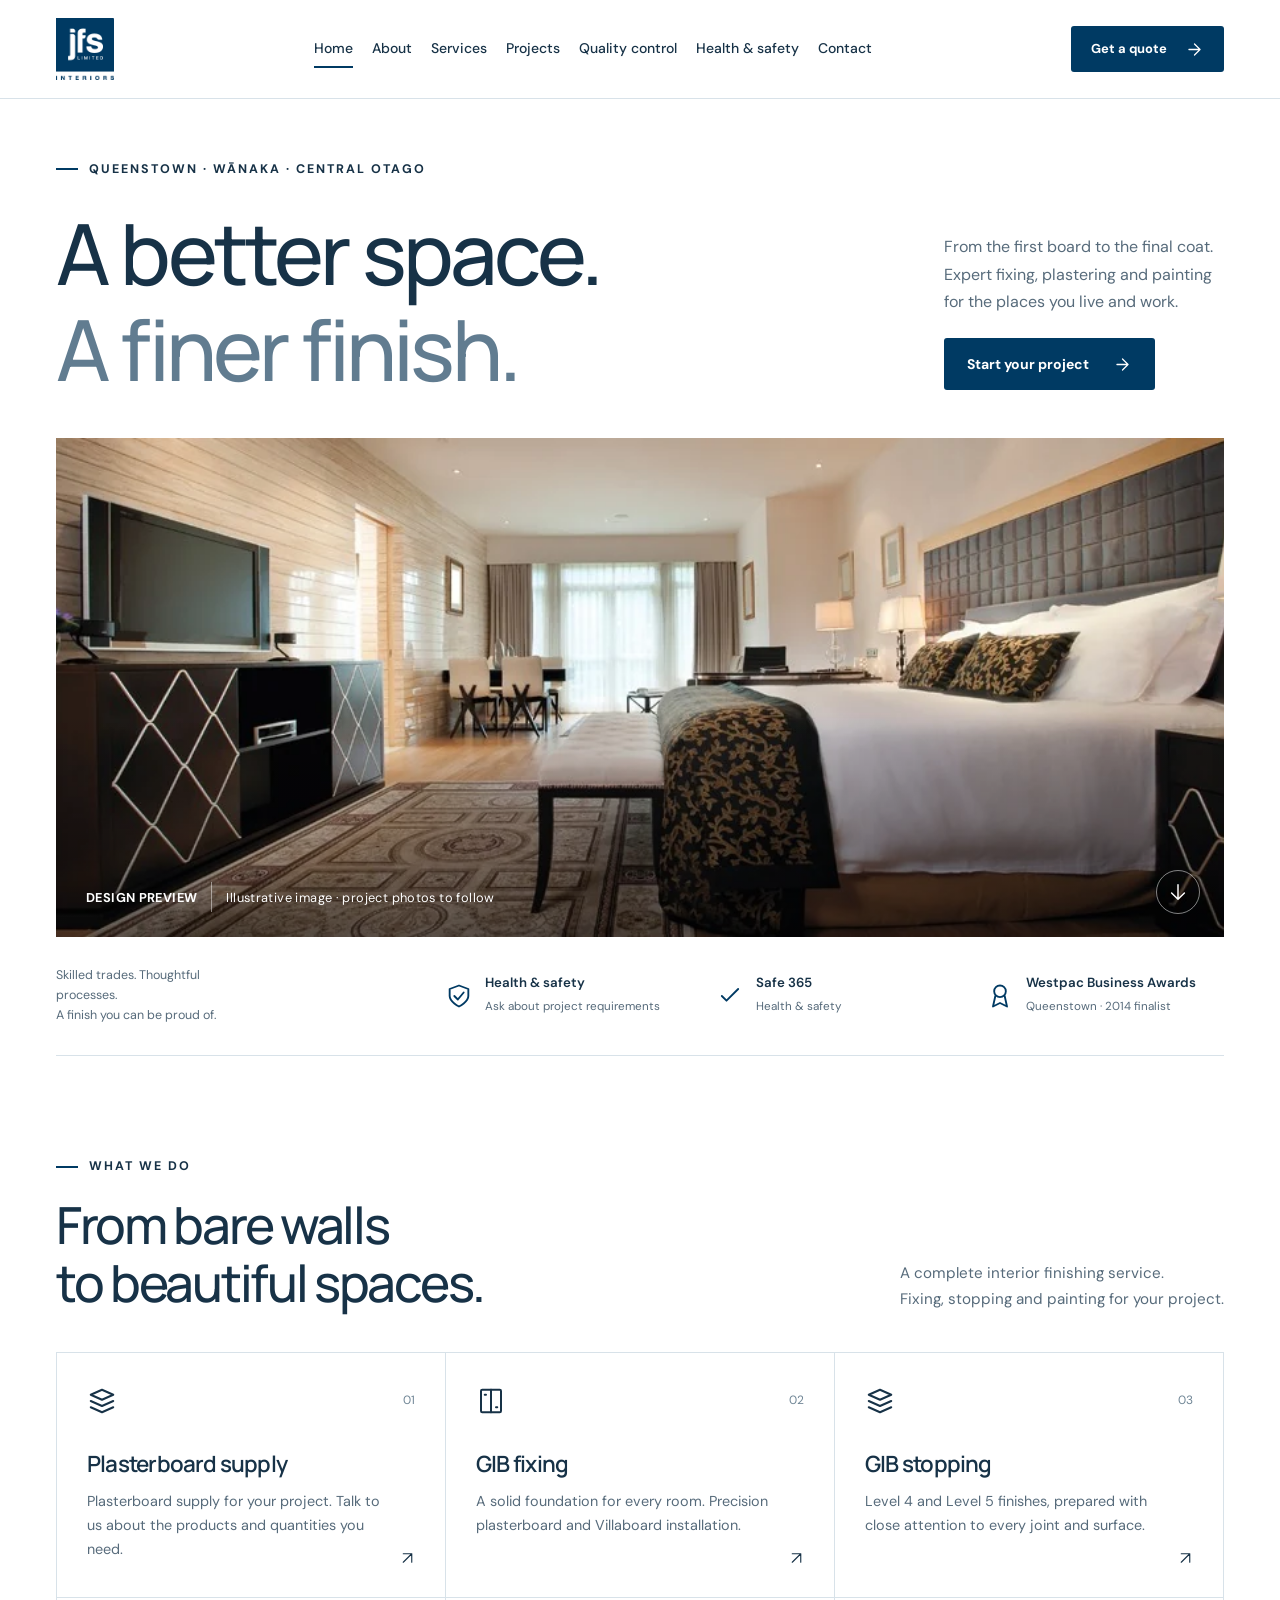
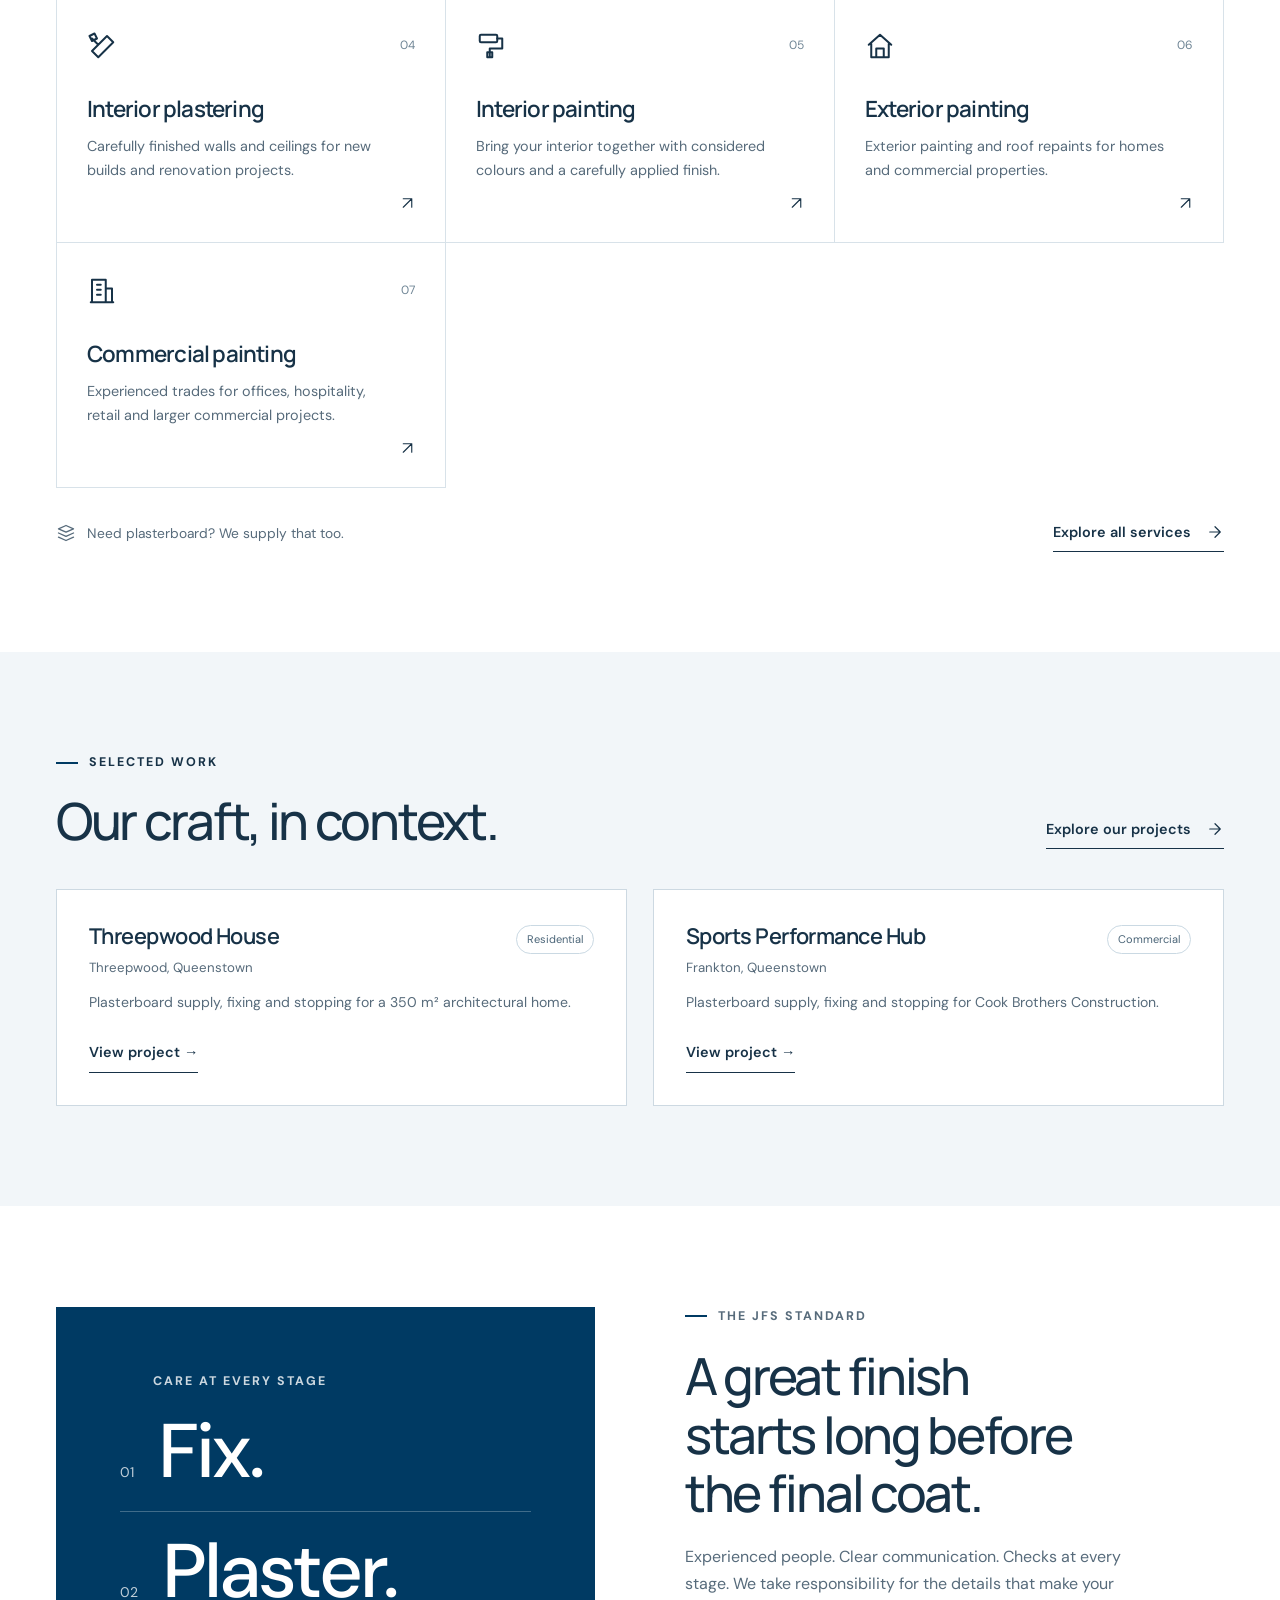
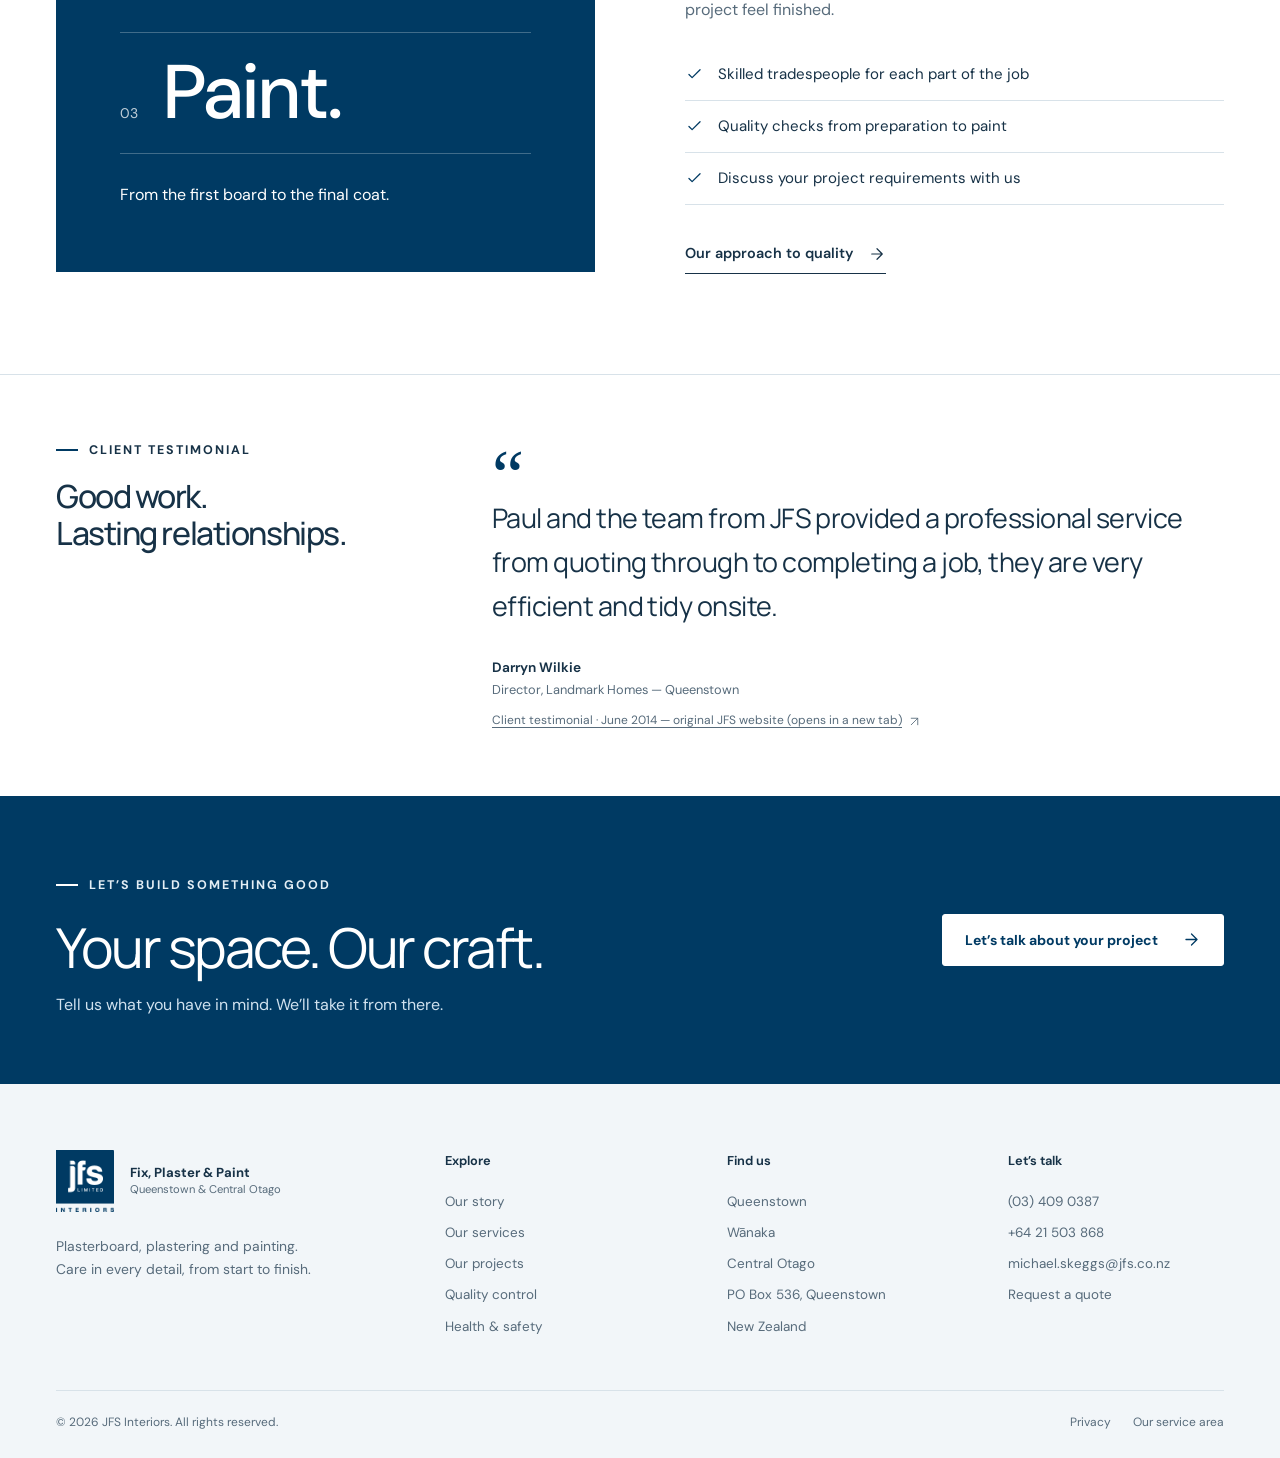
==== commit c1584b2d: "Lead services with plasterboard supply and remove paint suppliers" ====
--- a/index.html
+++ b/index.html
@@ -16,7 +16,7 @@
  <a class="trust-item" href="health-and-safety.html#credentials"><svg class="" aria-hidden="true" viewBox="0 0 24 24"><path d="m5 12 4 4L19 6"/></svg><div><strong>Safe 365</strong><small>Health &amp; safety</small></div></a>
  <a class="trust-item" href="about.html#recognition"><svg class="" aria-hidden="true" viewBox="0 0 24 24"><circle cx="12" cy="8" r="5"/><path d="m8 12-2 9 6-3 6 3-2-9"/></svg><div><strong>Westpac Business Awards</strong><small>Queenstown · 2014 finalist</small></div></a>
  </div></div>
- <section class="section" id="services"><div class="container"><div class="section-heading"><div><p class="eyebrow">WHAT WE DO</p><h2>From bare walls<br>to beautiful spaces.</h2></div><p>A complete interior finishing service.<br>Fixing, stopping and painting for your project.</p></div><div class="service-grid"><a class="service-card" href="services.html#gib-fixing"><div class="service-top"><svg class="" aria-hidden="true" viewBox="0 0 24 24"><rect x="4" y="3" width="16" height="18" rx="1"/><path d="M12 3v18M7 7h1M16 17h1"/></svg><span>01</span></div><h3>GIB fixing</h3><p>A solid foundation for every room. Precision plasterboard and Villaboard installation.</p><svg class="card-arrow" aria-hidden="true" viewBox="0 0 24 24"><path d="M6 18 18 6M6 6h12v12"/></svg></a><a class="service-card" href="services.html#gib-stopping"><div class="service-top"><svg class="" aria-hidden="true" viewBox="0 0 24 24"><path d="m3 7 9-4 9 4-9 4-9-4Zm0 5 9 4 9-4M3 17l9 4 9-4"/></svg><span>02</span></div><h3>GIB stopping</h3><p>Level 4 and Level 5 finishes, prepared with close attention to every joint and surface.</p><svg class="card-arrow" aria-hidden="true" viewBox="0 0 24 24"><path d="M6 18 18 6M6 6h12v12"/></svg></a><a class="service-card" href="services.html#interior-plastering"><div class="service-top"><svg class="" aria-hidden="true" viewBox="0 0 24 24"><path d="m4 16 12-12 5 5L9 21 4 16ZM9 11 4 6M2 4l4-2 2 4-4 2Z"/></svg><span>03</span></div><h3>Interior plastering</h3><p>Carefully finished walls and ceilings for new builds and renovation projects.</p><svg class="card-arrow" aria-hidden="true" viewBox="0 0 24 24"><path d="M6 18 18 6M6 6h12v12"/></svg></a><a class="service-card" href="services.html#interior-painting"><div class="service-top"><svg class="" aria-hidden="true" viewBox="0 0 24 24"><rect x="3" y="3" width="14" height="6" rx="1"/><path d="M17 6h4v8H11v7M9 17h4v4H9z"/></svg><span>04</span></div><h3>Interior painting</h3><p>Bring your interior together with considered colours and a carefully applied finish.</p><svg class="card-arrow" aria-hidden="true" viewBox="0 0 24 24"><path d="M6 18 18 6M6 6h12v12"/></svg></a><a class="service-card" href="services.html#exterior-painting"><div class="service-top"><svg class="" aria-hidden="true" viewBox="0 0 24 24"><path d="m3 11 9-8 9 8M5 10v11h14V10M9 21v-7h6v7"/></svg><span>05</span></div><h3>Exterior painting</h3><p>Exterior painting and roof repaints for homes and commercial properties.</p><svg class="card-arrow" aria-hidden="true" viewBox="0 0 24 24"><path d="M6 18 18 6M6 6h12v12"/></svg></a><a class="service-card" href="services.html#commercial-painting"><div class="service-top"><svg class="" aria-hidden="true" viewBox="0 0 24 24"><path d="M4 21V3h11v18M15 10h5v11M8 7h3M8 11h3M8 15h3M3 21h18"/></svg><span>06</span></div><h3>Commercial painting</h3><p>Experienced trades for offices, hospitality, retail and larger commercial projects.</p><svg class="card-arrow" aria-hidden="true" viewBox="0 0 24 24"><path d="M6 18 18 6M6 6h12v12"/></svg></a><a class="service-card" href="services.html#plasterboard-supply"><div class="service-top"><svg aria-hidden="true" viewBox="0 0 24 24"><path d="m3 7 9-4 9 4-9 4-9-4Zm0 5 9 4 9-4M3 17l9 4 9-4"/></svg><span>07</span></div><h3>Plasterboard supply</h3><p>Plasterboard supply for your project. Talk to us about the products and quantities you need.</p><svg class="card-arrow" aria-hidden="true" viewBox="0 0 24 24"><path d="M6 18 18 6M6 6h12v12"/></svg></a></div><div class="supply-note"><p><svg class="" aria-hidden="true" viewBox="0 0 24 24"><path d="m3 7 9-4 9 4-9 4-9-4Zm0 5 9 4 9-4M3 17l9 4 9-4"/></svg>Need plasterboard? We supply that too.</p><a class="text-link" href="services.html">Explore all services<svg class="" aria-hidden="true" viewBox="0 0 24 24"><path d="M5 12h14M12 5l7 7-7 7"/></svg></a></div></div></section>
+ <section class="section" id="services"><div class="container"><div class="section-heading"><div><p class="eyebrow">WHAT WE DO</p><h2>From bare walls<br>to beautiful spaces.</h2></div><p>A complete interior finishing service.<br>Fixing, stopping and painting for your project.</p></div><div class="service-grid"><a class="service-card" href="services.html#plasterboard-supply"><div class="service-top"><svg aria-hidden="true" viewBox="0 0 24 24"><path d="m3 7 9-4 9 4-9 4-9-4Zm0 5 9 4 9-4M3 17l9 4 9-4"/></svg><span>01</span></div><h3>Plasterboard supply</h3><p>Plasterboard supply for your project. Talk to us about the products and quantities you need.</p><svg class="card-arrow" aria-hidden="true" viewBox="0 0 24 24"><path d="M6 18 18 6M6 6h12v12"/></svg></a><a class="service-card" href="services.html#gib-fixing"><div class="service-top"><svg class="" aria-hidden="true" viewBox="0 0 24 24"><rect x="4" y="3" width="16" height="18" rx="1"/><path d="M12 3v18M7 7h1M16 17h1"/></svg><span>02</span></div><h3>GIB fixing</h3><p>A solid foundation for every room. Precision plasterboard and Villaboard installation.</p><svg class="card-arrow" aria-hidden="true" viewBox="0 0 24 24"><path d="M6 18 18 6M6 6h12v12"/></svg></a><a class="service-card" href="services.html#gib-stopping"><div class="service-top"><svg class="" aria-hidden="true" viewBox="0 0 24 24"><path d="m3 7 9-4 9 4-9 4-9-4Zm0 5 9 4 9-4M3 17l9 4 9-4"/></svg><span>03</span></div><h3>GIB stopping</h3><p>Level 4 and Level 5 finishes, prepared with close attention to every joint and surface.</p><svg class="card-arrow" aria-hidden="true" viewBox="0 0 24 24"><path d="M6 18 18 6M6 6h12v12"/></svg></a><a class="service-card" href="services.html#interior-plastering"><div class="service-top"><svg class="" aria-hidden="true" viewBox="0 0 24 24"><path d="m4 16 12-12 5 5L9 21 4 16ZM9 11 4 6M2 4l4-2 2 4-4 2Z"/></svg><span>04</span></div><h3>Interior plastering</h3><p>Carefully finished walls and ceilings for new builds and renovation projects.</p><svg class="card-arrow" aria-hidden="true" viewBox="0 0 24 24"><path d="M6 18 18 6M6 6h12v12"/></svg></a><a class="service-card" href="services.html#interior-painting"><div class="service-top"><svg class="" aria-hidden="true" viewBox="0 0 24 24"><rect x="3" y="3" width="14" height="6" rx="1"/><path d="M17 6h4v8H11v7M9 17h4v4H9z"/></svg><span>05</span></div><h3>Interior painting</h3><p>Bring your interior together with considered colours and a carefully applied finish.</p><svg class="card-arrow" aria-hidden="true" viewBox="0 0 24 24"><path d="M6 18 18 6M6 6h12v12"/></svg></a><a class="service-card" href="services.html#exterior-painting"><div class="service-top"><svg class="" aria-hidden="true" viewBox="0 0 24 24"><path d="m3 11 9-8 9 8M5 10v11h14V10M9 21v-7h6v7"/></svg><span>06</span></div><h3>Exterior painting</h3><p>Exterior painting and roof repaints for homes and commercial properties.</p><svg class="card-arrow" aria-hidden="true" viewBox="0 0 24 24"><path d="M6 18 18 6M6 6h12v12"/></svg></a><a class="service-card" href="services.html#commercial-painting"><div class="service-top"><svg class="" aria-hidden="true" viewBox="0 0 24 24"><path d="M4 21V3h11v18M15 10h5v11M8 7h3M8 11h3M8 15h3M3 21h18"/></svg><span>07</span></div><h3>Commercial painting</h3><p>Experienced trades for offices, hospitality, retail and larger commercial projects.</p><svg class="card-arrow" aria-hidden="true" viewBox="0 0 24 24"><path d="M6 18 18 6M6 6h12v12"/></svg></a></div><div class="supply-note"><p><svg class="" aria-hidden="true" viewBox="0 0 24 24"><path d="m3 7 9-4 9 4-9 4-9-4Zm0 5 9 4 9-4M3 17l9 4 9-4"/></svg>Need plasterboard? We supply that too.</p><a class="text-link" href="services.html">Explore all services<svg class="" aria-hidden="true" viewBox="0 0 24 24"><path d="M5 12h14M12 5l7 7-7 7"/></svg></a></div></div></section>
  <section class="section soft-section"><div class="container"><div class="section-heading"><div><p class="eyebrow">SELECTED WORK</p><h2>Our craft, in context.</h2></div><a class="text-link" href="projects.html">Explore our projects<svg class="" aria-hidden="true" viewBox="0 0 24 24"><path d="M5 12h14M12 5l7 7-7 7"/></svg></a></div>
  <div class="project-grid project-summary-grid"><article class="project-card" id="threepwood">
  <div class="project-label"><div><h3>Threepwood House</h3><p class="project-place">Threepwood, Queenstown</p></div><span class="tag">Residential</span></div>
